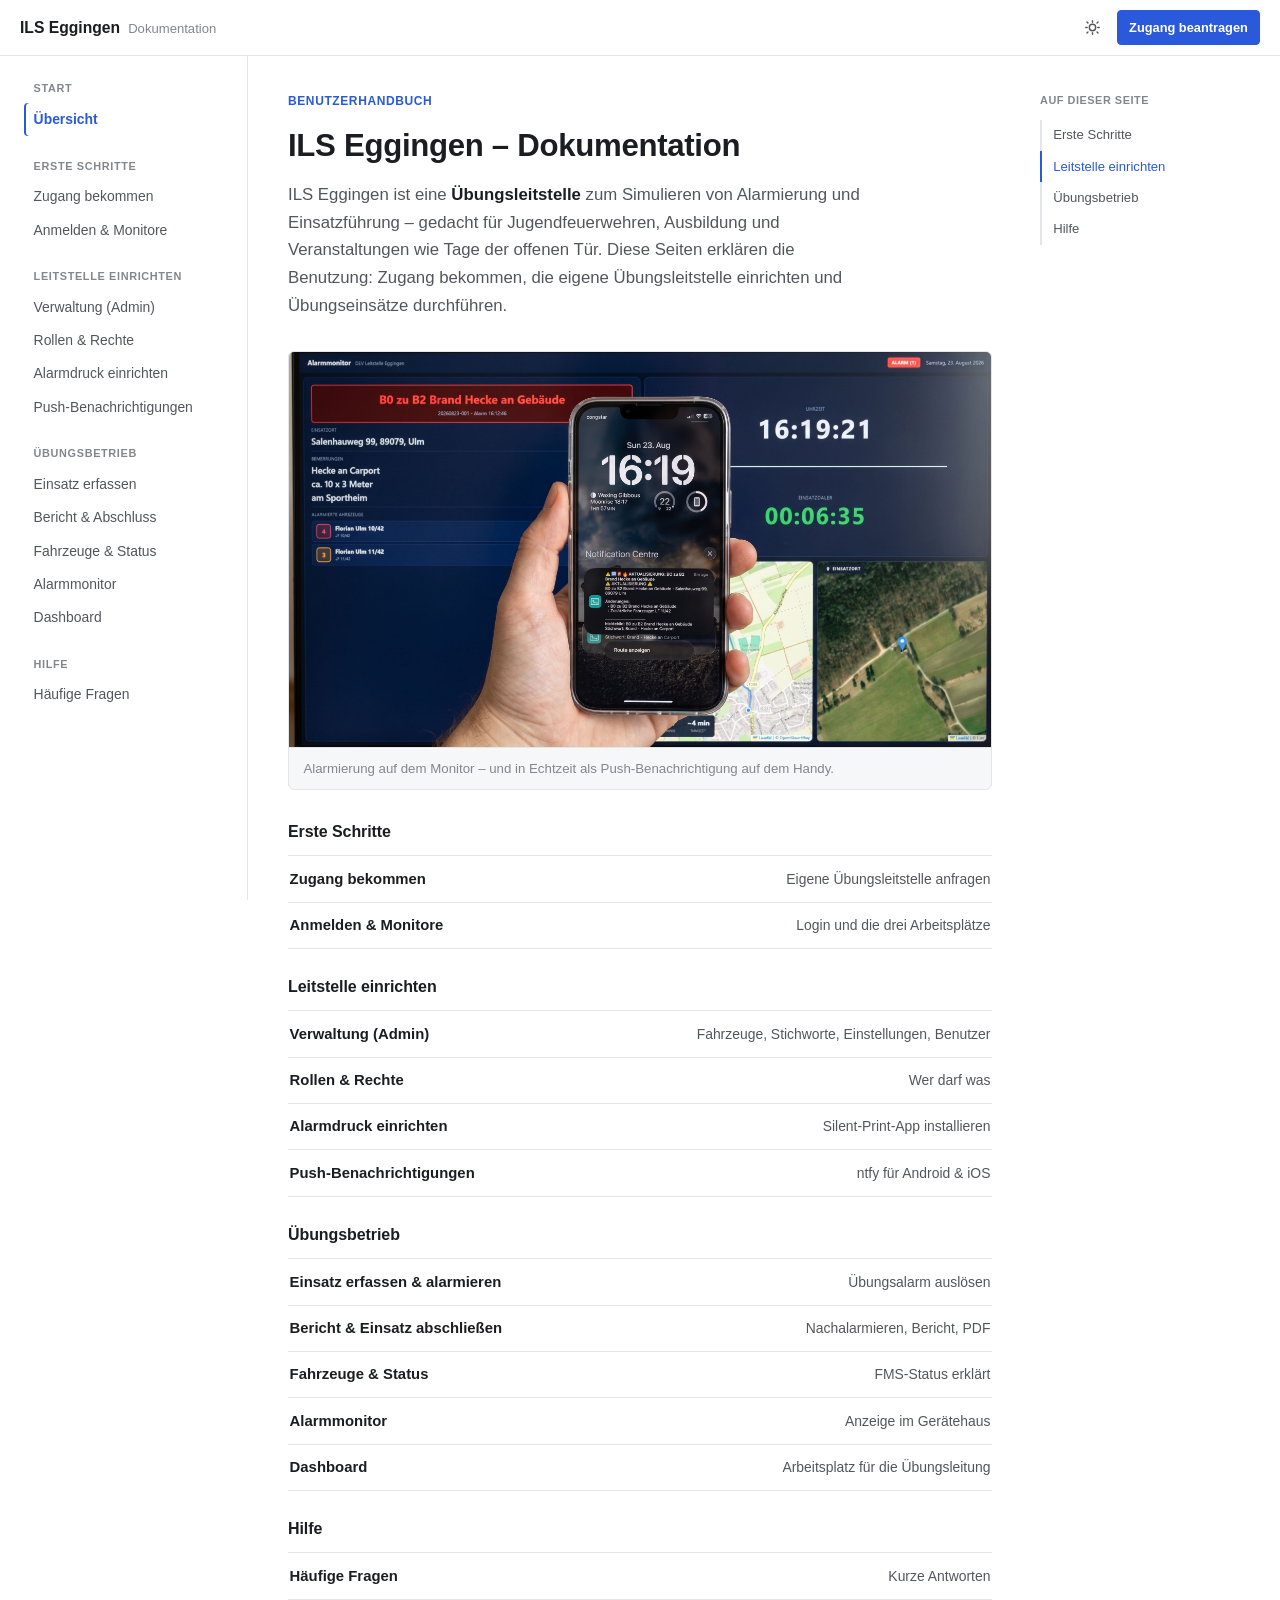
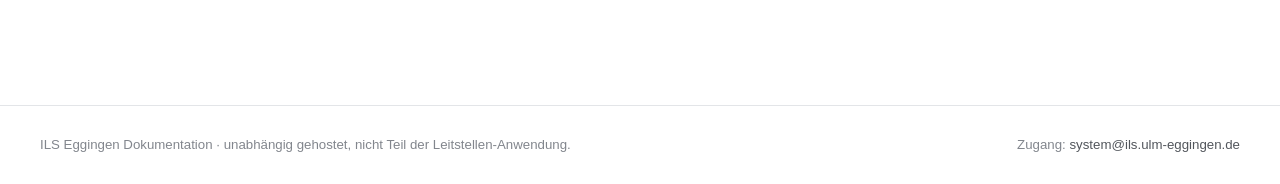
==== index.html @ 8807d50f "feat: echtes Hero-Bild und echte Silent-Print-Installations-Screenshots - Startseite zeigt jetzt ein" ====
<!doctype html>
<html lang="de">
<head>
<meta charset="utf-8" />
<meta name="viewport" content="width=device-width, initial-scale=1" />
<title>ILS Eggingen – Dokumentation</title>
<meta name="description" content="Anleitung für die Übungsleitstelle ILS Eggingen: Zugang beantragen, Leitstelle einrichten, Übungseinsätze erfassen und mehr." />
<link rel="canonical" href="https://docvoid.github.io/ils-eggingen-docs/index.html" />
<meta property="og:type" content="website" />
<meta property="og:site_name" content="ILS Eggingen Doku" />
<meta property="og:title" content="ILS Eggingen – Dokumentation" />
<meta property="og:description" content="Anleitung für die Übungsleitstelle ILS Eggingen: Zugang beantragen, Leitstelle einrichten, Übungseinsätze erfassen und mehr." />
<meta property="og:url" content="https://docvoid.github.io/ils-eggingen-docs/index.html" />
<meta property="og:image" content="https://docvoid.github.io/ils-eggingen-docs/assets/img/og-image.jpg" />
<meta property="og:image:width" content="1200" />
<meta property="og:image:height" content="630" />
<meta property="og:locale" content="de_DE" />
<meta name="twitter:card" content="summary_large_image" />
<meta name="twitter:title" content="ILS Eggingen – Dokumentation" />
<meta name="twitter:description" content="Anleitung für die Übungsleitstelle ILS Eggingen: Zugang beantragen, Leitstelle einrichten, Übungseinsätze erfassen und mehr." />
<meta name="twitter:image" content="https://docvoid.github.io/ils-eggingen-docs/assets/img/og-image.jpg" />
<link rel="icon" href="data:image/svg+xml,%3Csvg xmlns='http://www.w3.org/2000/svg' viewBox='0 0 32 32'%3E%3Crect width='32' height='32' rx='7' fill='%232f5fe0'/%3E%3Cpath d='M16 7v18M7 16h18' stroke='white' stroke-width='3.4' stroke-linecap='round'/%3E%3C/svg%3E" />
<link rel="stylesheet" href="assets/css/style.css" />
</head>
<body>
<a class="skip-link" href="#main">Zum Inhalt springen</a>

<header class="topbar">
  <button class="icon-btn menu-toggle" id="menu-toggle" aria-label="Menü öffnen">
    <svg viewBox="0 0 24 24" fill="none" stroke="currentColor" stroke-width="2" stroke-linecap="round"><path d="M3 6h18M3 12h18M3 18h18"/></svg>
  </button>
  <a class="topbar-brand" href="index.html">
    <span>ILS Eggingen</span>
    <span class="brand-sub">Dokumentation</span>
  </a>
  <div class="topbar-spacer"></div>
  <div class="topbar-actions">
    <button class="icon-btn" id="theme-toggle" aria-label="Design umschalten">
      <svg viewBox="0 0 24 24" fill="none" stroke="currentColor" stroke-width="2" stroke-linecap="round" stroke-linejoin="round"><circle cx="12" cy="12" r="4.5"/><path d="M12 2.5v2M12 19.5v2M4.2 4.2l1.4 1.4M18.4 18.4l1.4 1.4M2.5 12h2M19.5 12h2M4.2 19.8l1.4-1.4M18.4 5.6l1.4-1.4"/></svg>
    </button>
    <a class="btn btn-primary btn-sm" href="zugang.html">Zugang beantragen</a>
  </div>
</header>

<div class="shell">
  <div class="sidebar-scrim" id="sidebar-scrim"></div>
  <nav class="sidebar" aria-label="Dokumentation">
    <div class="nav-group">
      <div class="nav-group-title">Start</div>
      <a class="nav-link" href="index.html">Übersicht</a>
    </div>
    <div class="nav-group">
      <div class="nav-group-title">Erste Schritte</div>
      <a class="nav-link" href="zugang.html">Zugang bekommen</a>
      <a class="nav-link" href="erste-schritte.html">Anmelden &amp; Monitore</a>
    </div>
    <div class="nav-group">
      <div class="nav-group-title">Leitstelle einrichten</div>
      <a class="nav-link" href="verwaltung.html">Verwaltung (Admin)</a>
      <a class="nav-link" href="rollen.html">Rollen &amp; Rechte</a>
      <a class="nav-link" href="silent-print-einrichten.html">Alarmdruck einrichten</a>
      <a class="nav-link" href="ntfy-einrichten.html">Push-Benachrichtigungen</a>
    </div>
    <div class="nav-group">
      <div class="nav-group-title">Übungsbetrieb</div>
      <a class="nav-link" href="einsatz-erfassen.html">Einsatz erfassen</a>
      <a class="nav-link" href="einsatz-bearbeiten.html">Bericht &amp; Abschluss</a>
      <a class="nav-link" href="fahrzeuge.html">Fahrzeuge &amp; Status</a>
      <a class="nav-link" href="alarmmonitor.html">Alarmmonitor</a>
      <a class="nav-link" href="dashboard.html">Dashboard</a>
    </div>
    <div class="nav-group">
      <div class="nav-group-title">Hilfe</div>
      <a class="nav-link" href="faq.html">Häufige Fragen</a>
    </div>
  </nav>

  <main class="main" id="main">
    <div class="content wide">
      <span class="eyebrow">Benutzerhandbuch</span>
      <h1 class="page-title">ILS Eggingen – Dokumentation</h1>
      <p class="page-lede">ILS Eggingen ist eine <strong>Übungsleitstelle</strong> zum Simulieren von Alarmierung und Einsatzführung – gedacht für Jugendfeuerwehren, Ausbildung und Veranstaltungen wie Tage der offenen Tür. Diese Seiten erklären die Benutzung: Zugang bekommen, die eigene Übungsleitstelle einrichten und Übungseinsätze durchführen.</p>

      <figure class="shot">
        <img src="assets/img/hero-ntfy.jpg" alt="Alarmmonitor im Hintergrund, im Vordergrund ein Smartphone mit einer ntfy-Push-Benachrichtigung zum selben Einsatz" loading="lazy" />
        <figcaption>Alarmierung auf dem Monitor – und in Echtzeit als Push-Benachrichtigung auf dem Handy.</figcaption>
      </figure>

      <div class="toc-group">
        <h2 id="erste-schritte">Erste Schritte</h2>
        <ul class="toc-list">
          <li><a href="zugang.html"><span>Zugang bekommen</span><span class="toc-desc">Eigene Übungsleitstelle anfragen</span></a></li>
          <li><a href="erste-schritte.html"><span>Anmelden &amp; Monitore</span><span class="toc-desc">Login und die drei Arbeitsplätze</span></a></li>
        </ul>
      </div>

      <div class="toc-group">
        <h2 id="leitstelle-einrichten">Leitstelle einrichten</h2>
        <ul class="toc-list">
          <li><a href="verwaltung.html"><span>Verwaltung (Admin)</span><span class="toc-desc">Fahrzeuge, Stichworte, Einstellungen, Benutzer</span></a></li>
          <li><a href="rollen.html"><span>Rollen &amp; Rechte</span><span class="toc-desc">Wer darf was</span></a></li>
          <li><a href="silent-print-einrichten.html"><span>Alarmdruck einrichten</span><span class="toc-desc">Silent-Print-App installieren</span></a></li>
          <li><a href="ntfy-einrichten.html"><span>Push-Benachrichtigungen</span><span class="toc-desc">ntfy für Android &amp; iOS</span></a></li>
        </ul>
      </div>

      <div class="toc-group">
        <h2 id="uebungsbetrieb">Übungsbetrieb</h2>
        <ul class="toc-list">
          <li><a href="einsatz-erfassen.html"><span>Einsatz erfassen &amp; alarmieren</span><span class="toc-desc">Übungsalarm auslösen</span></a></li>
          <li><a href="einsatz-bearbeiten.html"><span>Bericht &amp; Einsatz abschließen</span><span class="toc-desc">Nachalarmieren, Bericht, PDF</span></a></li>
          <li><a href="fahrzeuge.html"><span>Fahrzeuge &amp; Status</span><span class="toc-desc">FMS-Status erklärt</span></a></li>
          <li><a href="alarmmonitor.html"><span>Alarmmonitor</span><span class="toc-desc">Anzeige im Gerätehaus</span></a></li>
          <li><a href="dashboard.html"><span>Dashboard</span><span class="toc-desc">Arbeitsplatz für die Übungsleitung</span></a></li>
        </ul>
      </div>

      <div class="toc-group">
        <h2 id="hilfe">Hilfe</h2>
        <ul class="toc-list">
          <li><a href="faq.html"><span>Häufige Fragen</span><span class="toc-desc">Kurze Antworten</span></a></li>
        </ul>
      </div>
    </div>
    <aside class="page-toc" id="page-toc"></aside>
  </main>
</div>

<footer class="site-footer">
  <div class="footer-inner">
    <span>ILS Eggingen Dokumentation · unabhängig gehostet, nicht Teil der Leitstellen-Anwendung.</span>
    <span>Zugang: <a href="mailto:system@ils.ulm-eggingen.de">system@ils.ulm-eggingen.de</a></span>
  </div>
</footer>

<script src="assets/js/site.js"></script>
</body>
</html>
---- assets/css/style.css ----
/* ILS Eggingen Doku — Design System */

:root {
  --bg: #ffffff;
  --bg-elevated: #ffffff;
  --bg-sunken: #f6f7f9;
  --surface: #ffffff;
  --surface-hover: #f6f7f9;
  --border: #e3e5e8;
  --border-strong: #cfd3d9;
  --text: #1a1d21;
  --text-secondary: #52565c;
  --text-muted: #82868d;
  --primary: #2a5adb;
  --primary-hover: #1f45ad;
  --primary-soft: #eef2fc;
  --alarm: #c22a3a;
  --alarm-soft: #fbebec;
  --success: #1a7a4c;
  --success-soft: #e7f5ee;
  --warning: #92610a;
  --warning-soft: #faf1de;
  --code-bg: #f2f3f5;
  --radius: 6px;
  --radius-sm: 4px;
  --header-h: 56px;
  --sidebar-w: 248px;
  --font-sans: -apple-system, BlinkMacSystemFont, "Segoe UI", Roboto, "Helvetica Neue", Arial, sans-serif;
  --font-mono: ui-monospace, SFMono-Regular, "SF Mono", Menlo, Consolas, monospace;
}

:root[data-theme="dark"] {
  --bg: #14161a;
  --bg-elevated: #14161a;
  --bg-sunken: #1b1e23;
  --surface: #1b1e23;
  --surface-hover: #21242a;
  --border: #2c2f36;
  --border-strong: #3d414a;
  --text: #eceef0;
  --text-secondary: #b2b6bd;
  --text-muted: #7e838c;
  --primary: #7096f5;
  --primary-hover: #8fabf7;
  --primary-soft: #1c2536;
  --alarm: #e5828c;
  --alarm-soft: #2c1a1d;
  --success: #6bc79a;
  --success-soft: #16251e;
  --warning: #e0ac52;
  --warning-soft: #2a2214;
  --code-bg: #1f2228;
}

@media (prefers-color-scheme: dark) {
  :root:not([data-theme="light"]) {
    --bg: #14161a;
    --bg-elevated: #14161a;
    --bg-sunken: #1b1e23;
    --surface: #1b1e23;
    --surface-hover: #21242a;
    --border: #2c2f36;
    --border-strong: #3d414a;
    --text: #eceef0;
    --text-secondary: #b2b6bd;
    --text-muted: #7e838c;
    --primary: #7096f5;
    --primary-hover: #8fabf7;
    --primary-soft: #1c2536;
    --alarm: #e5828c;
    --alarm-soft: #2c1a1d;
    --success: #6bc79a;
    --success-soft: #16251e;
    --warning: #e0ac52;
    --warning-soft: #2a2214;
    --code-bg: #1f2228;
  }
}

* { box-sizing: border-box; }
html { scroll-behavior: smooth; scroll-padding-top: 72px; }

body {
  margin: 0;
  background: var(--bg);
  color: var(--text);
  font-family: var(--font-sans);
  font-size: 16px;
  line-height: 1.65;
  -webkit-font-smoothing: antialiased;
}

img { max-width: 100%; display: block; }
a { color: var(--primary); text-decoration: none; }
a:hover { text-decoration: underline; }
code { font-family: var(--font-mono); background: var(--code-bg); padding: 0.15em 0.4em; border-radius: 4px; font-size: 0.88em; color: var(--text); }

/* ---------- Skip link ---------- */
.skip-link {
  position: absolute;
  left: -9999px;
  top: 0;
  background: var(--primary);
  color: #fff;
  padding: 0.75rem 1.25rem;
  z-index: 200;
}
.skip-link:focus { left: 0; }

/* ---------- Top bar ---------- */
.topbar {
  position: sticky;
  top: 0;
  z-index: 100;
  height: var(--header-h);
  display: flex;
  align-items: center;
  gap: 0.75rem;
  padding: 0 1.25rem;
  background: var(--bg-elevated);
  border-bottom: 1px solid var(--border);
}

.topbar-brand {
  display: flex;
  align-items: baseline;
  gap: 0.5rem;
  font-weight: 700;
  font-size: 0.98rem;
  color: var(--text);
}
.topbar-brand:hover { text-decoration: none; }
.topbar-brand .logo-badge { display: none; }
.topbar-brand .brand-sub {
  font-size: 0.82rem;
  font-weight: 400;
  color: var(--text-muted);
}

.topbar-spacer { flex: 1; }

.topbar-actions { display: flex; align-items: center; gap: 0.5rem; }

.icon-btn {
  width: 32px;
  height: 32px;
  border-radius: var(--radius-sm);
  border: 1px solid transparent;
  background: transparent;
  color: var(--text-secondary);
  display: flex;
  align-items: center;
  justify-content: center;
  cursor: pointer;
}
.icon-btn:hover { background: var(--surface-hover); color: var(--text); }
.icon-btn svg { width: 17px; height: 17px; }

.menu-toggle { display: none; }

.btn {
  display: inline-flex;
  align-items: center;
  gap: 0.4rem;
  padding: 0.45rem 0.85rem;
  border-radius: var(--radius-sm);
  font-weight: 600;
  font-size: 0.85rem;
  border: 1px solid var(--border);
  cursor: pointer;
  white-space: nowrap;
}
.btn:hover { text-decoration: none; }
.btn-primary { background: var(--primary); color: #fff; border-color: var(--primary); }
.btn-primary:hover { background: var(--primary-hover); border-color: var(--primary-hover); }
.btn-ghost { background: var(--surface); color: var(--text); border-color: var(--border); }
.btn-ghost:hover { background: var(--surface-hover); }
.btn-sm { padding: 0.35rem 0.7rem; font-size: 0.8rem; }

/* ---------- Layout shell ---------- */
.shell {
  display: grid;
  grid-template-columns: var(--sidebar-w) minmax(0, 1fr);
  width: 100%;
}

.sidebar {
  position: sticky;
  top: var(--header-h);
  height: calc(100vh - var(--header-h));
  overflow-y: auto;
  padding: 1.5rem 1rem 2rem 1.5rem;
  border-right: 1px solid var(--border);
}

.nav-group { margin-bottom: 1.35rem; }
.nav-group-title {
  font-size: 0.68rem;
  font-weight: 700;
  text-transform: uppercase;
  letter-spacing: 0.06em;
  color: var(--text-muted);
  padding: 0 0.6rem;
  margin-bottom: 0.3rem;
}
.nav-link {
  display: flex;
  align-items: center;
  gap: 0.5rem;
  padding: 0.32rem 0.6rem;
  border-radius: var(--radius-sm);
  color: var(--text-secondary);
  font-size: 0.87rem;
}
.nav-link:hover { color: var(--text); text-decoration: none; }
.nav-link.active { color: var(--primary); font-weight: 600; box-shadow: inset 2px 0 0 var(--primary); }
.nav-link svg { display: none; }

.main {
  min-width: 0;
  padding: 2.25rem 2.5rem 5rem;
  display: grid;
  grid-template-columns: minmax(0, 1fr);
  gap: 3rem;
  align-items: start;
}
@media (min-width: 1180px) {
  .main.has-toc { grid-template-columns: minmax(0, 1fr) 200px; }
}

.content { max-width: 860px; }
.content.wide { max-width: 1040px; }

.page-toc {
  position: sticky;
  top: calc(var(--header-h) + 24px);
  font-size: 0.82rem;
  display: none;
}
@media (min-width: 1180px) {
  .page-toc.is-visible { display: block; }
}
.page-toc .toc-title {
  font-weight: 700;
  text-transform: uppercase;
  letter-spacing: 0.05em;
  font-size: 0.68rem;
  color: var(--text-muted);
  margin-bottom: 0.6rem;
}
.page-toc a {
  display: block;
  padding: 0.3rem 0 0.3rem 0.7rem;
  color: var(--text-secondary);
  border-left: 2px solid var(--border);
}
.page-toc a:hover { color: var(--text); text-decoration: none; }
.page-toc a.active { color: var(--primary); border-left-color: var(--primary); }

/* ---------- Page header ---------- */
.eyebrow {
  display: block;
  font-size: 0.75rem;
  font-weight: 700;
  text-transform: uppercase;
  letter-spacing: 0.05em;
  color: var(--primary);
  margin-bottom: 0.5rem;
}
.eyebrow.alarm { color: var(--alarm); }

.page-title {
  font-size: clamp(1.55rem, 2.6vw, 1.95rem);
  font-weight: 700;
  letter-spacing: -0.01em;
  margin: 0 0 0.6rem;
}
.page-lede {
  font-size: 1.05rem;
  color: var(--text-secondary);
  margin: 0 0 2rem;
  max-width: 62ch;
}

h2 {
  font-size: 1.25rem;
  font-weight: 700;
  letter-spacing: -0.005em;
  margin: 2.5rem 0 0.9rem;
  scroll-margin-top: 80px;
}
h2:first-of-type { margin-top: 0; }
h3 {
  font-size: 1.03rem;
  font-weight: 650;
  margin: 1.6rem 0 0.65rem;
  scroll-margin-top: 80px;
}
p { color: var(--text-secondary); margin: 0 0 1rem; }
ul, ol { color: var(--text-secondary); padding-left: 1.25rem; margin: 0 0 1.1rem; }
li { margin-bottom: 0.35rem; }
li::marker { color: var(--text-muted); }
strong { color: var(--text); }

.lead-list { list-style: none; padding: 0; }
.lead-list li {
  padding-left: 1.1rem;
  position: relative;
}
.lead-list li::before {
  content: "–";
  position: absolute;
  left: 0;
  color: var(--text-muted);
}

/* ---------- Callouts ---------- */
.callout {
  display: flex;
  gap: 0.7rem;
  padding: 0.85rem 1rem;
  border-radius: var(--radius-sm);
  border: 1px solid var(--border);
  border-left: 3px solid var(--border-strong);
  background: var(--bg-sunken);
  margin: 1.4rem 0;
}
.callout svg { display: none; }
.callout .callout-title { font-weight: 650; color: var(--text); margin-bottom: 0.15rem; display:block; }
.callout p:last-child { margin-bottom: 0; }
.callout-info { border-left-color: var(--primary); }
.callout-warning { border-left-color: var(--warning); }
.callout-alarm { border-left-color: var(--alarm); }
.callout-success { border-left-color: var(--success); }

/* ---------- Cards / grids ---------- */
.card-grid {
  display: grid;
  grid-template-columns: repeat(auto-fit, minmax(220px, 1fr));
  gap: 0.9rem;
  margin: 1.4rem 0 1.8rem;
}
.card {
  border: 1px solid var(--border);
  border-radius: var(--radius);
  padding: 1.1rem 1.2rem;
}
.card h3 { margin-top: 0; margin-bottom: 0.35rem; font-size: 0.96rem; }
.card p { font-size: 0.9rem; margin-bottom: 0; }
.card .card-icon { display: none; }

.step-list { counter-reset: step; list-style: none; padding: 0; margin: 1.4rem 0 1.8rem; }
.step-list > li {
  counter-increment: step;
  position: relative;
  padding: 0 0 1.5rem 2.5rem;
  border-left: 1px solid var(--border);
  margin-left: 12px;
}
.step-list > li:last-child { border-color: transparent; padding-bottom: 0; }
.step-list > li::before {
  content: counter(step);
  position: absolute;
  left: -13px;
  top: 0;
  width: 25px;
  height: 25px;
  border-radius: 50%;
  background: var(--surface);
  border: 1px solid var(--border-strong);
  color: var(--text);
  font-weight: 700;
  font-size: 0.78rem;
  display: flex;
  align-items: center;
  justify-content: center;
}
.step-list h3 { margin-top: 0; margin-bottom: 0.3rem; }
.step-list p:last-child { margin-bottom: 0; }

/* ---------- Figures / screenshots ---------- */
figure.shot {
  margin: 1.4rem 0 1.8rem;
  border-radius: var(--radius);
  overflow: hidden;
  border: 1px solid var(--border);
  background: var(--bg-sunken);
}
figure.shot img { width: 100%; }
figure.shot.small { display: inline-block; background: var(--surface); }
figure.shot.small img { width: auto; max-width: 100%; image-rendering: -webkit-optimize-contrast; }
figure.shot figcaption {
  padding: 0.6rem 0.9rem;
  font-size: 0.83rem;
  color: var(--text-muted);
  border-top: 1px solid var(--border);
}
.shot-row {
  display: grid;
  grid-template-columns: 1fr 1fr;
  gap: 0.9rem;
}
@media (max-width: 720px) {
  .shot-row { grid-template-columns: 1fr; }
}

/* ---------- FAQ accordion ---------- */
.faq-list { border-top: 1px solid var(--border); }
.faq-item { border-bottom: 1px solid var(--border); }
.faq-item summary {
  display: flex;
  align-items: center;
  justify-content: space-between;
  gap: 1rem;
  padding: 1rem 0;
  cursor: pointer;
  list-style: none;
}
.faq-item summary::-webkit-details-marker { display: none; }
.faq-item summary h2 {
  margin: 0;
  font-size: 1rem;
  font-weight: 650;
  scroll-margin-top: 80px;
}
.faq-item summary::after {
  content: "+";
  flex-shrink: 0;
  width: 1.4rem;
  height: 1.4rem;
  display: flex;
  align-items: center;
  justify-content: center;
  font-size: 1.1rem;
  color: var(--text-muted);
}
.faq-item[open] summary::after { content: "\2212"; }
.faq-item summary:hover h2 { color: var(--primary); }
.faq-answer { padding: 0 0 1.1rem; }
.faq-answer p { margin: 0; }

/* ---------- Table ---------- */
.table-wrap { overflow-x: auto; margin: 1.4rem 0 1.8rem; border: 1px solid var(--border); border-radius: var(--radius-sm); }
table { border-collapse: collapse; width: 100%; font-size: 0.87rem; }
th, td { text-align: left; padding: 0.55rem 0.8rem; border-bottom: 1px solid var(--border); white-space: nowrap; }
th { background: var(--bg-sunken); color: var(--text-muted); font-size: 0.7rem; text-transform: uppercase; letter-spacing: 0.04em; font-weight: 700; }
tr:last-child td { border-bottom: none; }
td { color: var(--text-secondary); }

/* ---------- Badges ---------- */
.badge {
  display: inline-flex;
  align-items: center;
  gap: 0.3rem;
  font-size: 0.72rem;
  font-weight: 700;
  padding: 0.1rem 0.45rem;
  border-radius: var(--radius-sm);
  white-space: nowrap;
}
.badge-primary { background: var(--primary-soft); color: var(--primary); }
.badge-alarm { background: var(--alarm-soft); color: var(--alarm); }
.badge-success { background: var(--success-soft); color: var(--success); }
.badge-warning { background: var(--warning-soft); color: var(--warning); }
.badge-muted { background: var(--bg-sunken); color: var(--text-muted); }

/* ---------- Index page intro ---------- */
.index-intro { margin-bottom: 2.25rem; }
.toc-group { margin-bottom: 1.6rem; }
.toc-group h2 { margin: 0 0 0.6rem; font-size: 1rem; }
.toc-list { list-style: none; padding: 0; margin: 0; border-top: 1px solid var(--border); }
.toc-list li { border-bottom: 1px solid var(--border); margin: 0; }
.toc-list a { display: flex; align-items: baseline; justify-content: space-between; gap: 1rem; padding: 0.65rem 0.1rem; color: var(--text); font-weight: 600; font-size: 0.93rem; }
.toc-list a:hover { color: var(--primary); text-decoration: none; }
.toc-list .toc-desc { color: var(--text-secondary); font-weight: 400; font-size: 0.87rem; text-align: right; }

/* ---------- Footer ---------- */
.site-footer {
  border-top: 1px solid var(--border);
  padding: 1.75rem 2.5rem;
  font-size: 0.83rem;
  color: var(--text-muted);
}
.site-footer .footer-inner {
  display: flex;
  justify-content: space-between;
  gap: 1rem;
  flex-wrap: wrap;
}
.site-footer a { color: var(--text-secondary); }

/* ---------- Prev/Next ---------- */
.pagenav {
  display: grid;
  grid-template-columns: 1fr 1fr;
  gap: 1rem;
  margin-top: 3rem;
  padding-top: 1.5rem;
  border-top: 1px solid var(--border);
}
.pagenav a {
  display: block;
  padding: 0.8rem 1rem;
  border: 1px solid var(--border);
  border-radius: var(--radius-sm);
}
.pagenav a:hover { border-color: var(--border-strong); text-decoration: none; background: var(--surface-hover); }
.pagenav .pn-label { display: block; font-size: 0.7rem; color: var(--text-muted); text-transform: uppercase; letter-spacing: 0.04em; font-weight: 700; }
.pagenav .pn-title { display: block; font-weight: 600; color: var(--text); margin-top: 0.25rem; }
.pagenav .next { text-align: right; grid-column: 2; }

/* ---------- Mobile ---------- */
.sidebar-scrim { display: none; }

@media (max-width: 980px) {
  .shell { grid-template-columns: 1fr; }
  .menu-toggle { display: flex; }
  .sidebar {
    position: fixed;
    left: 0;
    top: var(--header-h);
    width: min(82vw, 300px);
    height: calc(100vh - var(--header-h));
    background: var(--bg-elevated);
    transform: translateX(-100%);
    transition: transform 0.2s ease;
    z-index: 90;
    border-right: 1px solid var(--border);
  }
  body.nav-open .sidebar { transform: translateX(0); }
  body.nav-open .sidebar-scrim {
    display: block;
    position: fixed;
    inset: var(--header-h) 0 0 0;
    background: rgba(10, 12, 16, 0.4);
    z-index: 80;
  }
  .main { padding: 1.5rem 1.25rem 3.5rem; }
  .pagenav { grid-template-columns: 1fr; }
  .pagenav .next { grid-column: 1; text-align: left; }
  .topbar { padding: 0 0.75rem; gap: 0.5rem; }
  .topbar-brand .brand-sub { display: none; }
  .topbar-actions .btn { display: none; }
  .site-footer { padding: 1.5rem 1.25rem; }
}

@media (max-width: 380px) {
  .topbar-brand { font-size: 0.9rem; }
}

@media (max-width: 520px) {
  .card-grid { grid-template-columns: 1fr; }
  .toc-list a { flex-direction: column; align-items: flex-start; gap: 0.15rem; }
  .toc-list .toc-desc { text-align: left; }
}

@media print {
  .topbar, .sidebar, .pagenav, .site-footer, .menu-toggle { display: none !important; }
  .shell { display: block; }
  .main { padding: 0; }
  body { background: #fff; color: #000; }
}
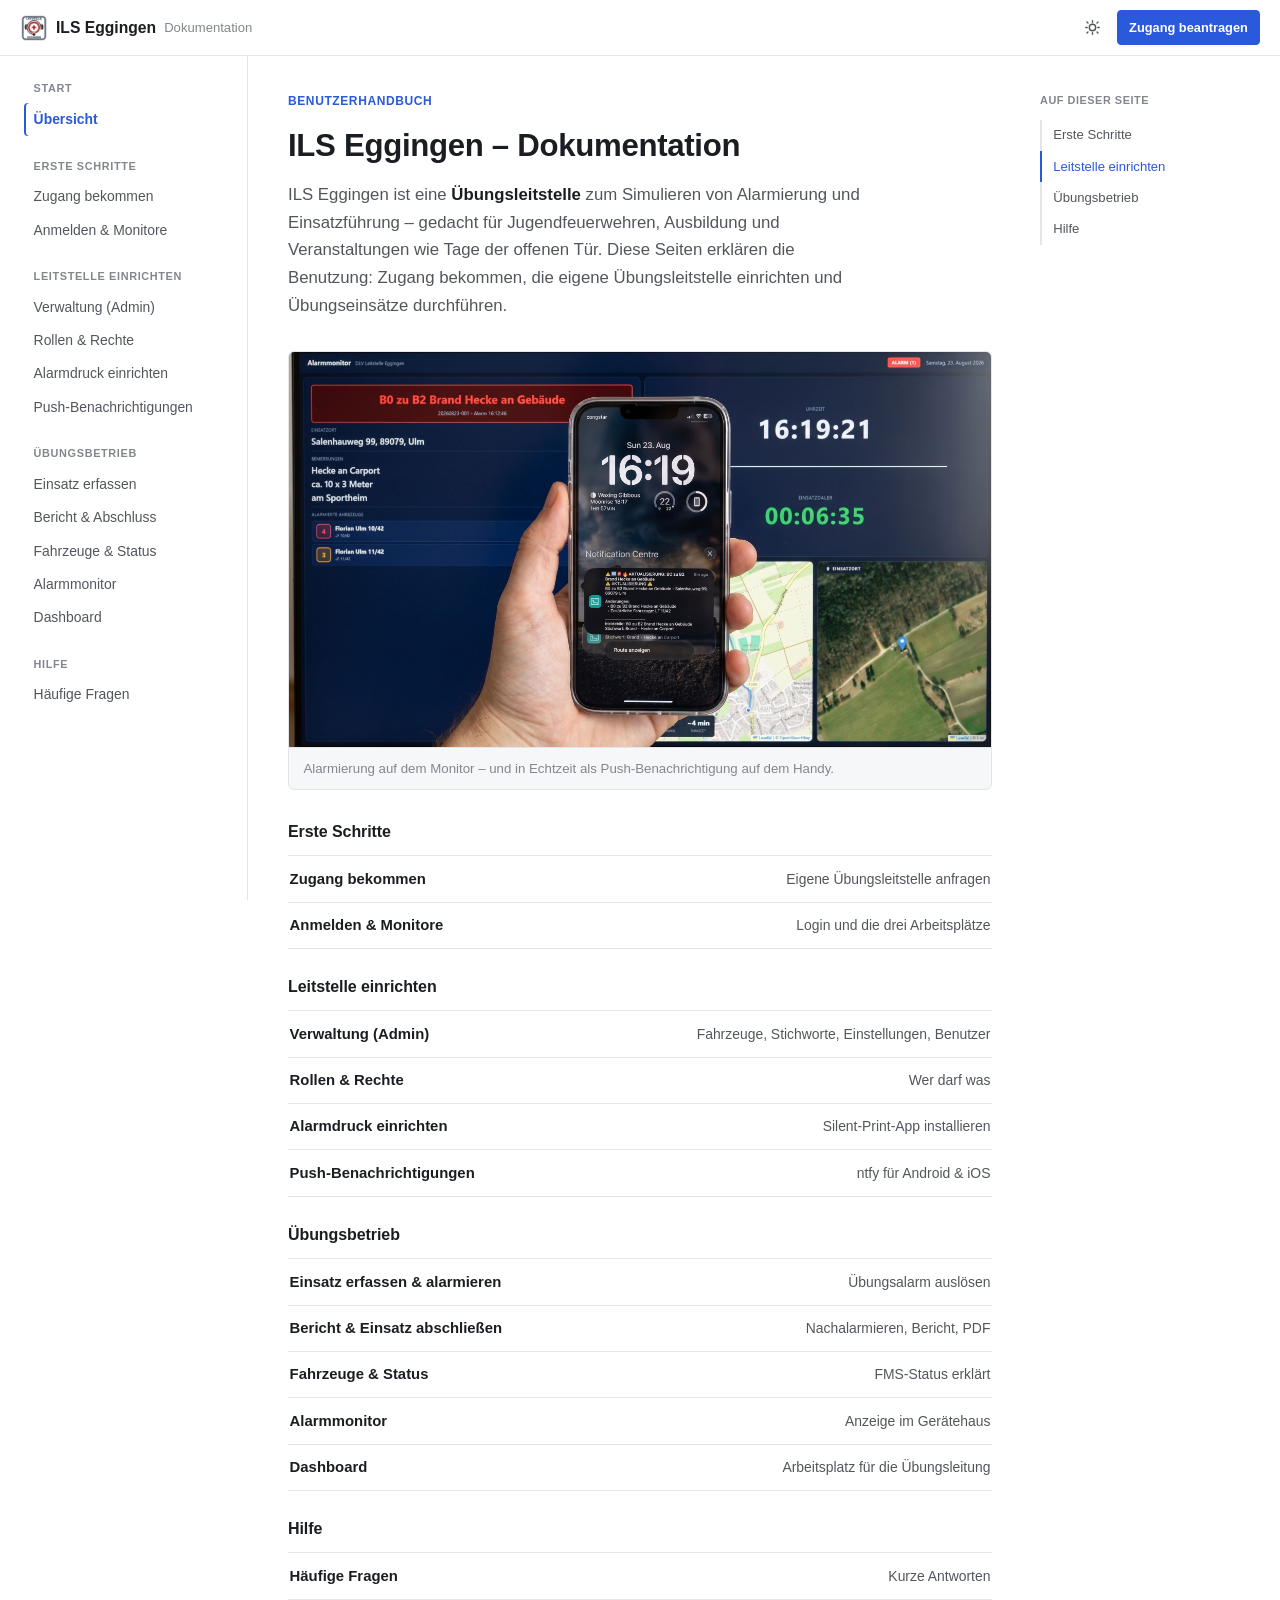
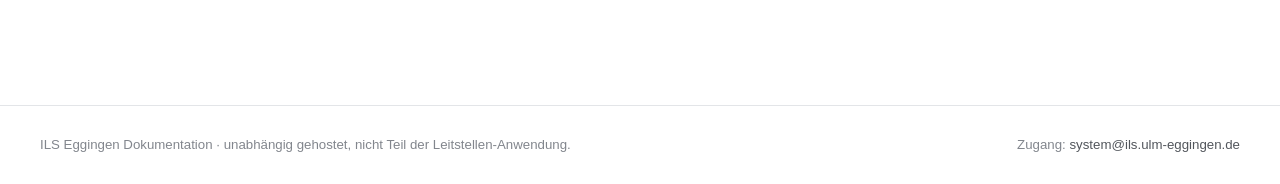
==== commit b3270045: "feat: Favicon & Logo aus assets/img ergänzen Icon als Favicon (inkl. Apple-Touch-Icon) statt Platzha" ====
--- a/index.html
+++ b/index.html
@@ -5,21 +5,22 @@
 <meta name="viewport" content="width=device-width, initial-scale=1" />
 <title>ILS Eggingen – Dokumentation</title>
 <meta name="description" content="Anleitung für die Übungsleitstelle ILS Eggingen: Zugang beantragen, Leitstelle einrichten, Übungseinsätze erfassen und mehr." />
-<link rel="canonical" href="https://docvoid.github.io/ils-eggingen-docs/index.html" />
+<link rel="canonical" href="https://ils.ulm-eggingen.de/doku/index.html" />
 <meta property="og:type" content="website" />
 <meta property="og:site_name" content="ILS Eggingen Doku" />
 <meta property="og:title" content="ILS Eggingen – Dokumentation" />
 <meta property="og:description" content="Anleitung für die Übungsleitstelle ILS Eggingen: Zugang beantragen, Leitstelle einrichten, Übungseinsätze erfassen und mehr." />
-<meta property="og:url" content="https://docvoid.github.io/ils-eggingen-docs/index.html" />
-<meta property="og:image" content="https://docvoid.github.io/ils-eggingen-docs/assets/img/og-image.jpg" />
+<meta property="og:url" content="https://ils.ulm-eggingen.de/doku/index.html" />
+<meta property="og:image" content="https://ils.ulm-eggingen.de/doku/assets/img/og-image.jpg" />
 <meta property="og:image:width" content="1200" />
 <meta property="og:image:height" content="630" />
 <meta property="og:locale" content="de_DE" />
 <meta name="twitter:card" content="summary_large_image" />
 <meta name="twitter:title" content="ILS Eggingen – Dokumentation" />
 <meta name="twitter:description" content="Anleitung für die Übungsleitstelle ILS Eggingen: Zugang beantragen, Leitstelle einrichten, Übungseinsätze erfassen und mehr." />
-<meta name="twitter:image" content="https://docvoid.github.io/ils-eggingen-docs/assets/img/og-image.jpg" />
-<link rel="icon" href="data:image/svg+xml,%3Csvg xmlns='http://www.w3.org/2000/svg' viewBox='0 0 32 32'%3E%3Crect width='32' height='32' rx='7' fill='%232f5fe0'/%3E%3Cpath d='M16 7v18M7 16h18' stroke='white' stroke-width='3.4' stroke-linecap='round'/%3E%3C/svg%3E" />
+<meta name="twitter:image" content="https://ils.ulm-eggingen.de/doku/assets/img/og-image.jpg" />
+<link rel="icon" type="image/png" href="assets/img/icon-192.png" />
+<link rel="apple-touch-icon" href="assets/img/icon-192.png" />
 <link rel="stylesheet" href="assets/css/style.css" />
 </head>
 <body>
@@ -30,6 +31,7 @@
     <svg viewBox="0 0 24 24" fill="none" stroke="currentColor" stroke-width="2" stroke-linecap="round"><path d="M3 6h18M3 12h18M3 18h18"/></svg>
   </button>
   <a class="topbar-brand" href="index.html">
+    <img class="logo-badge" src="assets/img/ils-eggingen-icon-512.png" alt="" width="28" height="28" />
     <span>ILS Eggingen</span>
     <span class="brand-sub">Dokumentation</span>
   </a>
--- a/assets/css/style.css
+++ b/assets/css/style.css
@@ -123,14 +123,20 @@
 
 .topbar-brand {
   display: flex;
-  align-items: baseline;
+  align-items: center;
   gap: 0.5rem;
   font-weight: 700;
   font-size: 0.98rem;
   color: var(--text);
 }
 .topbar-brand:hover { text-decoration: none; }
-.topbar-brand .logo-badge { display: none; }
+.topbar-brand .logo-badge {
+  display: block;
+  width: 28px;
+  height: 28px;
+  border-radius: 7px;
+  flex-shrink: 0;
+}
 .topbar-brand .brand-sub {
   font-size: 0.82rem;
   font-weight: 400;
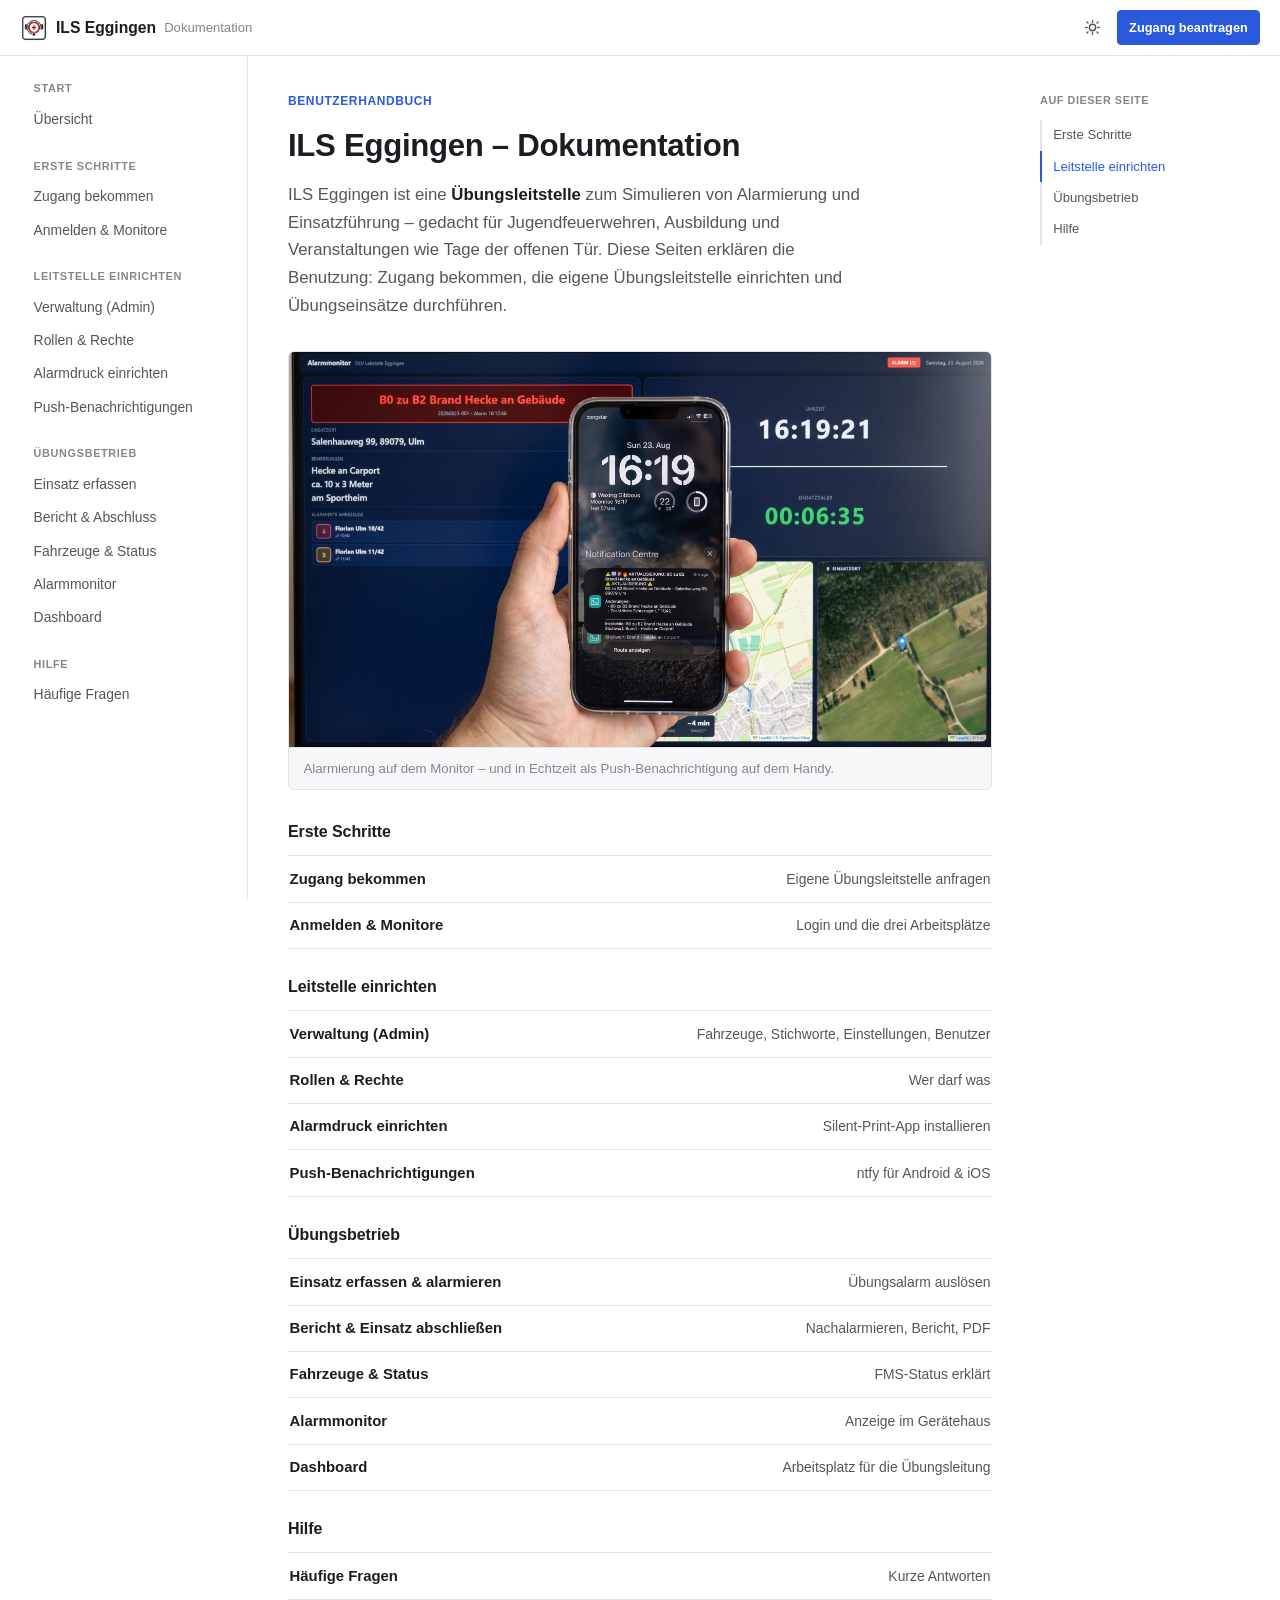
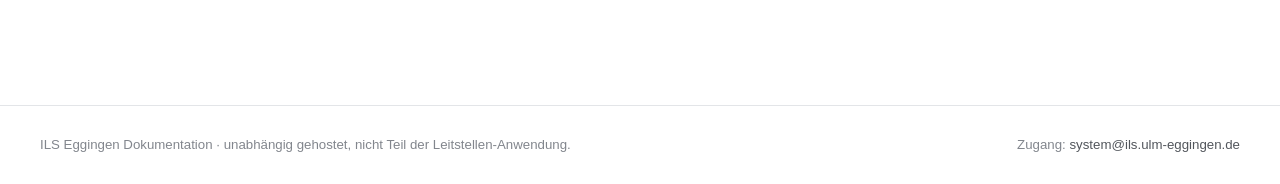
==== commit 502b9e44: "feat: Saubere URLs ohne .html, einheitliches Icon statt separatem Logo Interne Links auf sprechende " ====
--- a/index.html
+++ b/index.html
@@ -5,12 +5,12 @@
 <meta name="viewport" content="width=device-width, initial-scale=1" />
 <title>ILS Eggingen – Dokumentation</title>
 <meta name="description" content="Anleitung für die Übungsleitstelle ILS Eggingen: Zugang beantragen, Leitstelle einrichten, Übungseinsätze erfassen und mehr." />
-<link rel="canonical" href="https://ils.ulm-eggingen.de/doku/index.html" />
+<link rel="canonical" href="https://ils.ulm-eggingen.de/doku/" />
 <meta property="og:type" content="website" />
 <meta property="og:site_name" content="ILS Eggingen Doku" />
 <meta property="og:title" content="ILS Eggingen – Dokumentation" />
 <meta property="og:description" content="Anleitung für die Übungsleitstelle ILS Eggingen: Zugang beantragen, Leitstelle einrichten, Übungseinsätze erfassen und mehr." />
-<meta property="og:url" content="https://ils.ulm-eggingen.de/doku/index.html" />
+<meta property="og:url" content="https://ils.ulm-eggingen.de/doku/" />
 <meta property="og:image" content="https://ils.ulm-eggingen.de/doku/assets/img/og-image.jpg" />
 <meta property="og:image:width" content="1200" />
 <meta property="og:image:height" content="630" />
@@ -30,8 +30,8 @@
   <button class="icon-btn menu-toggle" id="menu-toggle" aria-label="Menü öffnen">
     <svg viewBox="0 0 24 24" fill="none" stroke="currentColor" stroke-width="2" stroke-linecap="round"><path d="M3 6h18M3 12h18M3 18h18"/></svg>
   </button>
-  <a class="topbar-brand" href="index.html">
-    <img class="logo-badge" src="assets/img/ils-eggingen-icon-512.png" alt="" width="28" height="28" />
+  <a class="topbar-brand" href=".">
+    <img class="logo-badge" src="assets/img/icon-192.png" alt="" width="28" height="28" />
     <span>ILS Eggingen</span>
     <span class="brand-sub">Dokumentation</span>
   </a>
@@ -40,7 +40,7 @@
     <button class="icon-btn" id="theme-toggle" aria-label="Design umschalten">
       <svg viewBox="0 0 24 24" fill="none" stroke="currentColor" stroke-width="2" stroke-linecap="round" stroke-linejoin="round"><circle cx="12" cy="12" r="4.5"/><path d="M12 2.5v2M12 19.5v2M4.2 4.2l1.4 1.4M18.4 18.4l1.4 1.4M2.5 12h2M19.5 12h2M4.2 19.8l1.4-1.4M18.4 5.6l1.4-1.4"/></svg>
     </button>
-    <a class="btn btn-primary btn-sm" href="zugang.html">Zugang beantragen</a>
+    <a class="btn btn-primary btn-sm" href="zugang">Zugang beantragen</a>
   </div>
 </header>
 
@@ -49,31 +49,31 @@
   <nav class="sidebar" aria-label="Dokumentation">
     <div class="nav-group">
       <div class="nav-group-title">Start</div>
-      <a class="nav-link" href="index.html">Übersicht</a>
+      <a class="nav-link" href=".">Übersicht</a>
     </div>
     <div class="nav-group">
       <div class="nav-group-title">Erste Schritte</div>
-      <a class="nav-link" href="zugang.html">Zugang bekommen</a>
-      <a class="nav-link" href="erste-schritte.html">Anmelden &amp; Monitore</a>
+      <a class="nav-link" href="zugang">Zugang bekommen</a>
+      <a class="nav-link" href="erste-schritte">Anmelden &amp; Monitore</a>
     </div>
     <div class="nav-group">
       <div class="nav-group-title">Leitstelle einrichten</div>
-      <a class="nav-link" href="verwaltung.html">Verwaltung (Admin)</a>
-      <a class="nav-link" href="rollen.html">Rollen &amp; Rechte</a>
-      <a class="nav-link" href="silent-print-einrichten.html">Alarmdruck einrichten</a>
-      <a class="nav-link" href="ntfy-einrichten.html">Push-Benachrichtigungen</a>
+      <a class="nav-link" href="verwaltung">Verwaltung (Admin)</a>
+      <a class="nav-link" href="rollen">Rollen &amp; Rechte</a>
+      <a class="nav-link" href="silent-print-einrichten">Alarmdruck einrichten</a>
+      <a class="nav-link" href="ntfy-einrichten">Push-Benachrichtigungen</a>
     </div>
     <div class="nav-group">
       <div class="nav-group-title">Übungsbetrieb</div>
-      <a class="nav-link" href="einsatz-erfassen.html">Einsatz erfassen</a>
-      <a class="nav-link" href="einsatz-bearbeiten.html">Bericht &amp; Abschluss</a>
-      <a class="nav-link" href="fahrzeuge.html">Fahrzeuge &amp; Status</a>
-      <a class="nav-link" href="alarmmonitor.html">Alarmmonitor</a>
-      <a class="nav-link" href="dashboard.html">Dashboard</a>
+      <a class="nav-link" href="einsatz-erfassen">Einsatz erfassen</a>
+      <a class="nav-link" href="einsatz-bearbeiten">Bericht &amp; Abschluss</a>
+      <a class="nav-link" href="fahrzeuge">Fahrzeuge &amp; Status</a>
+      <a class="nav-link" href="alarmmonitor">Alarmmonitor</a>
+      <a class="nav-link" href="dashboard">Dashboard</a>
     </div>
     <div class="nav-group">
       <div class="nav-group-title">Hilfe</div>
-      <a class="nav-link" href="faq.html">Häufige Fragen</a>
+      <a class="nav-link" href="faq">Häufige Fragen</a>
     </div>
   </nav>
 
@@ -91,36 +91,36 @@
       <div class="toc-group">
         <h2 id="erste-schritte">Erste Schritte</h2>
         <ul class="toc-list">
-          <li><a href="zugang.html"><span>Zugang bekommen</span><span class="toc-desc">Eigene Übungsleitstelle anfragen</span></a></li>
-          <li><a href="erste-schritte.html"><span>Anmelden &amp; Monitore</span><span class="toc-desc">Login und die drei Arbeitsplätze</span></a></li>
+          <li><a href="zugang"><span>Zugang bekommen</span><span class="toc-desc">Eigene Übungsleitstelle anfragen</span></a></li>
+          <li><a href="erste-schritte"><span>Anmelden &amp; Monitore</span><span class="toc-desc">Login und die drei Arbeitsplätze</span></a></li>
         </ul>
       </div>
 
       <div class="toc-group">
         <h2 id="leitstelle-einrichten">Leitstelle einrichten</h2>
         <ul class="toc-list">
-          <li><a href="verwaltung.html"><span>Verwaltung (Admin)</span><span class="toc-desc">Fahrzeuge, Stichworte, Einstellungen, Benutzer</span></a></li>
-          <li><a href="rollen.html"><span>Rollen &amp; Rechte</span><span class="toc-desc">Wer darf was</span></a></li>
-          <li><a href="silent-print-einrichten.html"><span>Alarmdruck einrichten</span><span class="toc-desc">Silent-Print-App installieren</span></a></li>
-          <li><a href="ntfy-einrichten.html"><span>Push-Benachrichtigungen</span><span class="toc-desc">ntfy für Android &amp; iOS</span></a></li>
+          <li><a href="verwaltung"><span>Verwaltung (Admin)</span><span class="toc-desc">Fahrzeuge, Stichworte, Einstellungen, Benutzer</span></a></li>
+          <li><a href="rollen"><span>Rollen &amp; Rechte</span><span class="toc-desc">Wer darf was</span></a></li>
+          <li><a href="silent-print-einrichten"><span>Alarmdruck einrichten</span><span class="toc-desc">Silent-Print-App installieren</span></a></li>
+          <li><a href="ntfy-einrichten"><span>Push-Benachrichtigungen</span><span class="toc-desc">ntfy für Android &amp; iOS</span></a></li>
         </ul>
       </div>
 
       <div class="toc-group">
         <h2 id="uebungsbetrieb">Übungsbetrieb</h2>
         <ul class="toc-list">
-          <li><a href="einsatz-erfassen.html"><span>Einsatz erfassen &amp; alarmieren</span><span class="toc-desc">Übungsalarm auslösen</span></a></li>
-          <li><a href="einsatz-bearbeiten.html"><span>Bericht &amp; Einsatz abschließen</span><span class="toc-desc">Nachalarmieren, Bericht, PDF</span></a></li>
-          <li><a href="fahrzeuge.html"><span>Fahrzeuge &amp; Status</span><span class="toc-desc">FMS-Status erklärt</span></a></li>
-          <li><a href="alarmmonitor.html"><span>Alarmmonitor</span><span class="toc-desc">Anzeige im Gerätehaus</span></a></li>
-          <li><a href="dashboard.html"><span>Dashboard</span><span class="toc-desc">Arbeitsplatz für die Übungsleitung</span></a></li>
+          <li><a href="einsatz-erfassen"><span>Einsatz erfassen &amp; alarmieren</span><span class="toc-desc">Übungsalarm auslösen</span></a></li>
+          <li><a href="einsatz-bearbeiten"><span>Bericht &amp; Einsatz abschließen</span><span class="toc-desc">Nachalarmieren, Bericht, PDF</span></a></li>
+          <li><a href="fahrzeuge"><span>Fahrzeuge &amp; Status</span><span class="toc-desc">FMS-Status erklärt</span></a></li>
+          <li><a href="alarmmonitor"><span>Alarmmonitor</span><span class="toc-desc">Anzeige im Gerätehaus</span></a></li>
+          <li><a href="dashboard"><span>Dashboard</span><span class="toc-desc">Arbeitsplatz für die Übungsleitung</span></a></li>
         </ul>
       </div>
 
       <div class="toc-group">
         <h2 id="hilfe">Hilfe</h2>
         <ul class="toc-list">
-          <li><a href="faq.html"><span>Häufige Fragen</span><span class="toc-desc">Kurze Antworten</span></a></li>
+          <li><a href="faq"><span>Häufige Fragen</span><span class="toc-desc">Kurze Antworten</span></a></li>
         </ul>
       </div>
     </div>
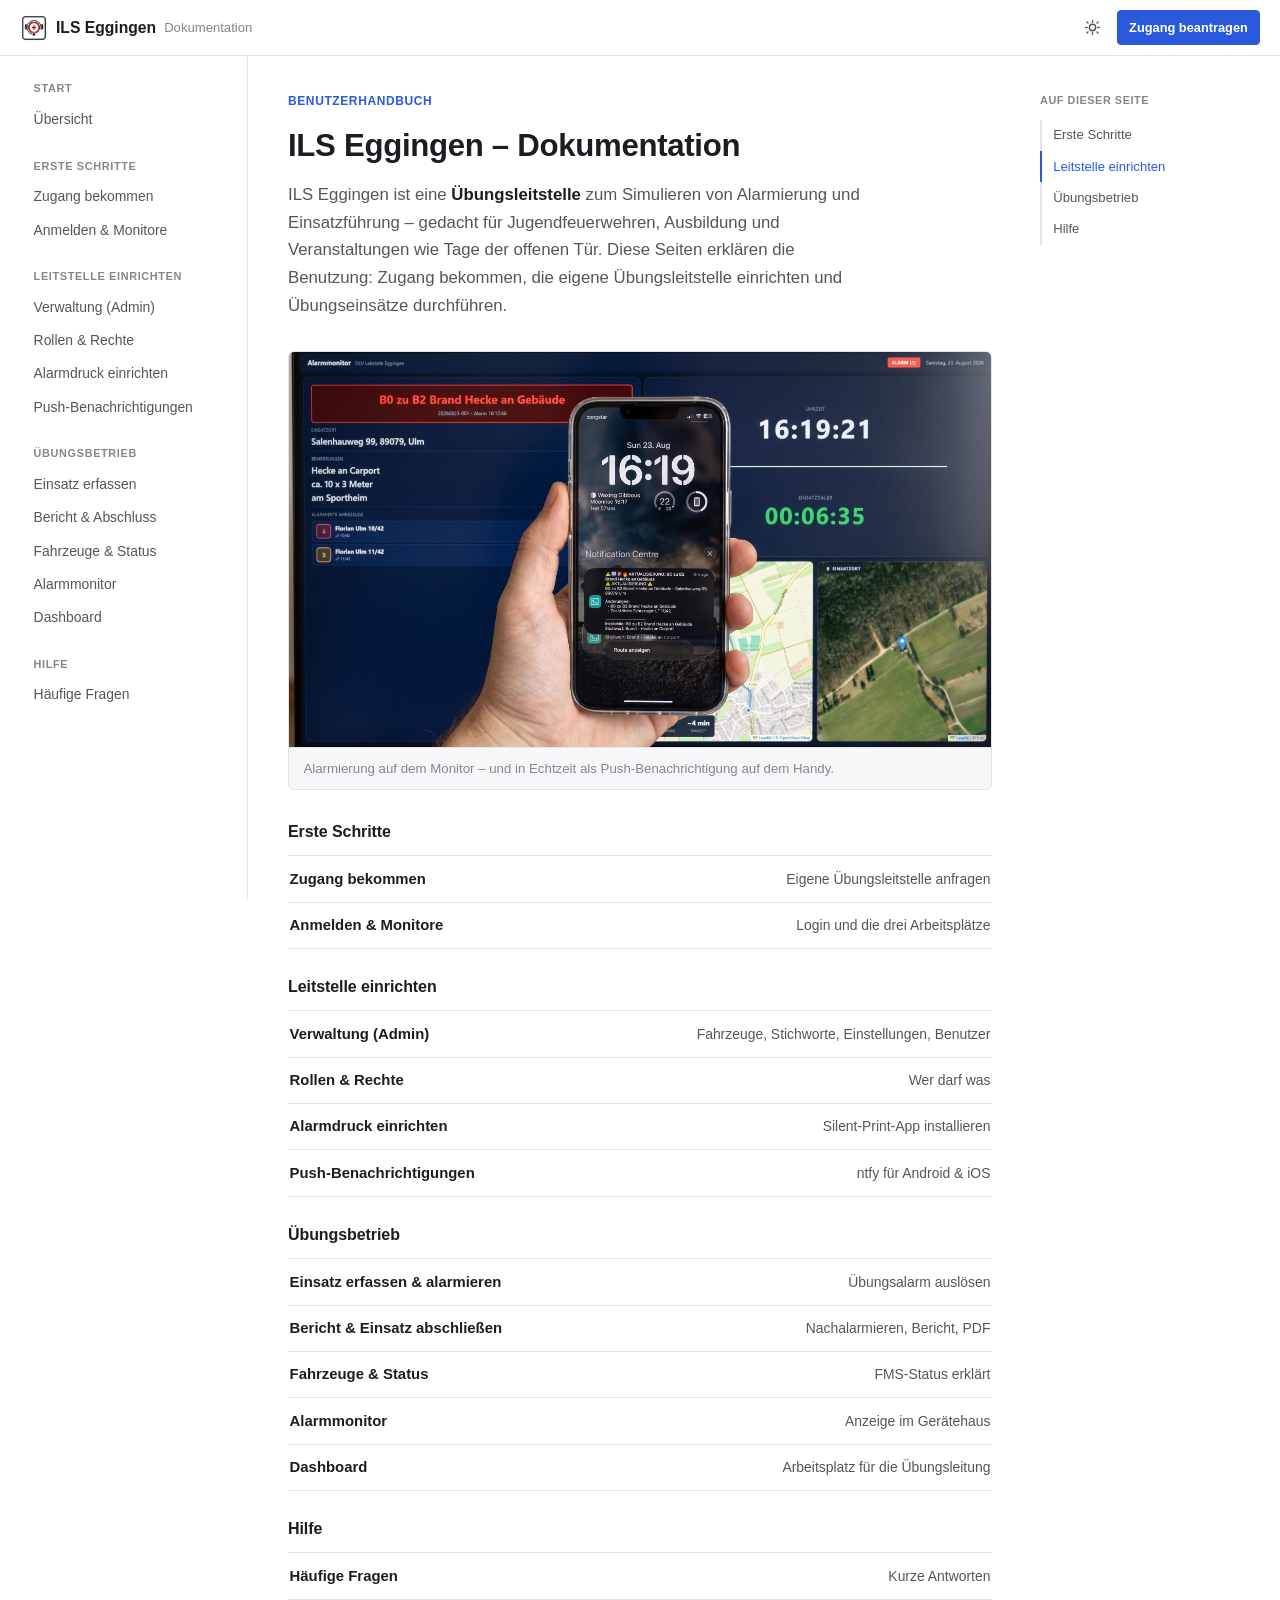
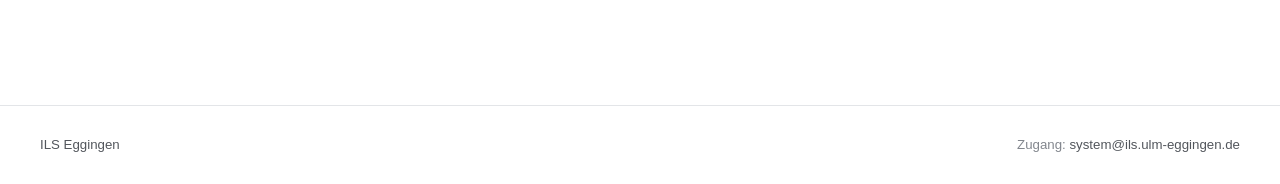
==== commit d9582447: "content: Footer aufräumen, Link zur Hauptseite ergänzen "Unabhängig gehostet"-Hinweis raus, stattdes" ====
--- a/index.html
+++ b/index.html
@@ -130,7 +130,7 @@
 
 <footer class="site-footer">
   <div class="footer-inner">
-    <span>ILS Eggingen Dokumentation · unabhängig gehostet, nicht Teil der Leitstellen-Anwendung.</span>
+    <span><a href="https://ils.ulm-eggingen.de">ILS Eggingen</a></span>
     <span>Zugang: <a href="mailto:system@ils.ulm-eggingen.de">system@ils.ulm-eggingen.de</a></span>
   </div>
 </footer>
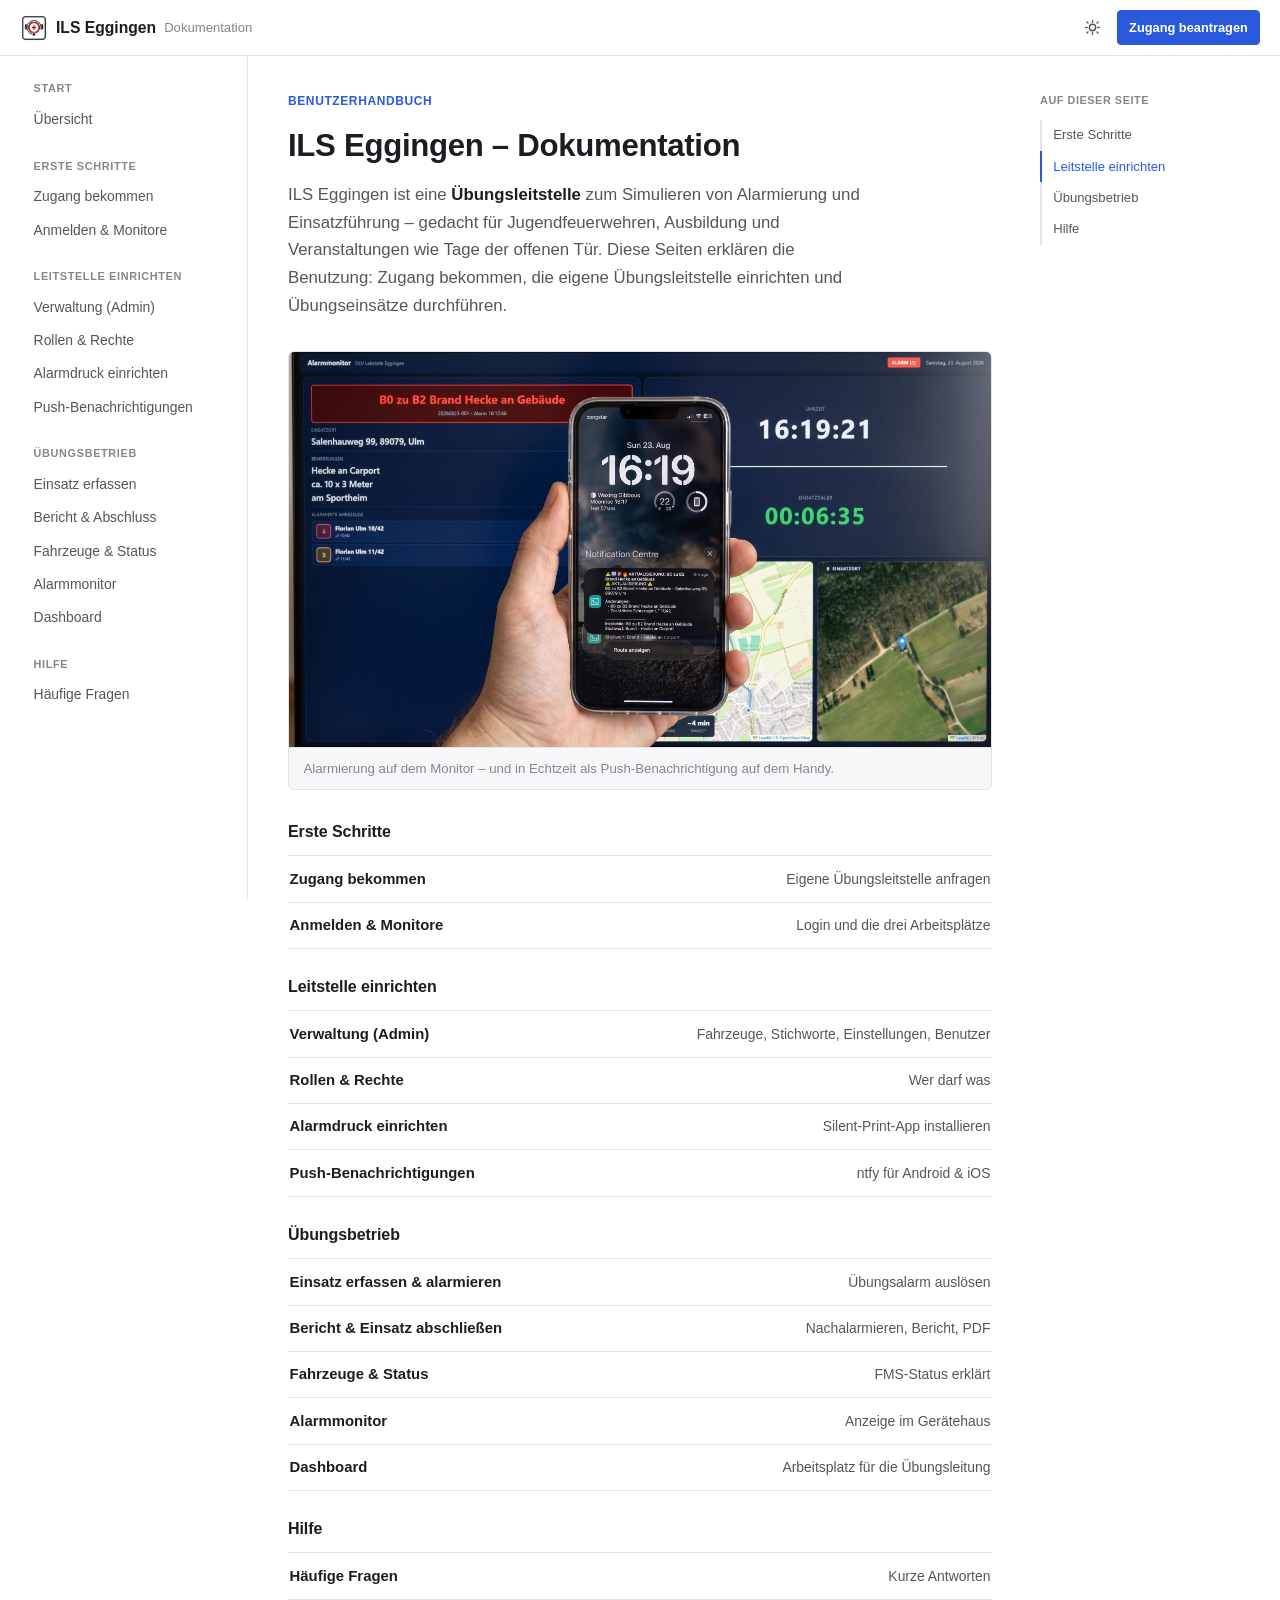
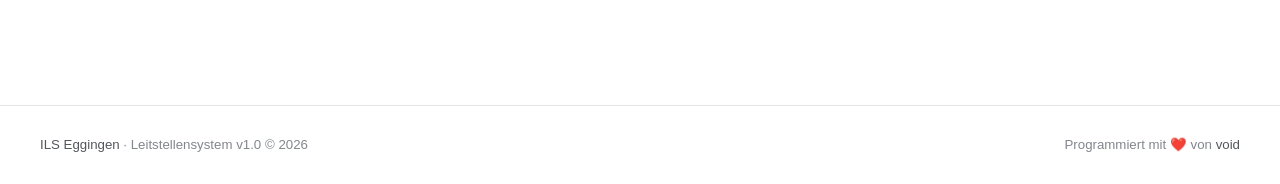
==== commit bcb502c1: "content: Footer auf Version/Copyright und Credit umstellen Zugang-Zeile raus, stattdessen "ILS Eggin" ====
--- a/index.html
+++ b/index.html
@@ -130,8 +130,8 @@
 
 <footer class="site-footer">
   <div class="footer-inner">
-    <span><a href="https://ils.ulm-eggingen.de">ILS Eggingen</a></span>
-    <span>Zugang: <a href="mailto:system@ils.ulm-eggingen.de">system@ils.ulm-eggingen.de</a></span>
+    <span><a href="https://ils.ulm-eggingen.de">ILS Eggingen</a> · Leitstellensystem v1.0 © 2026</span>
+    <span>Programmiert mit ❤️ von <a href="https://github.com/docVoid/" target="_blank" rel="noopener noreferrer">void</a></span>
   </div>
 </footer>
 
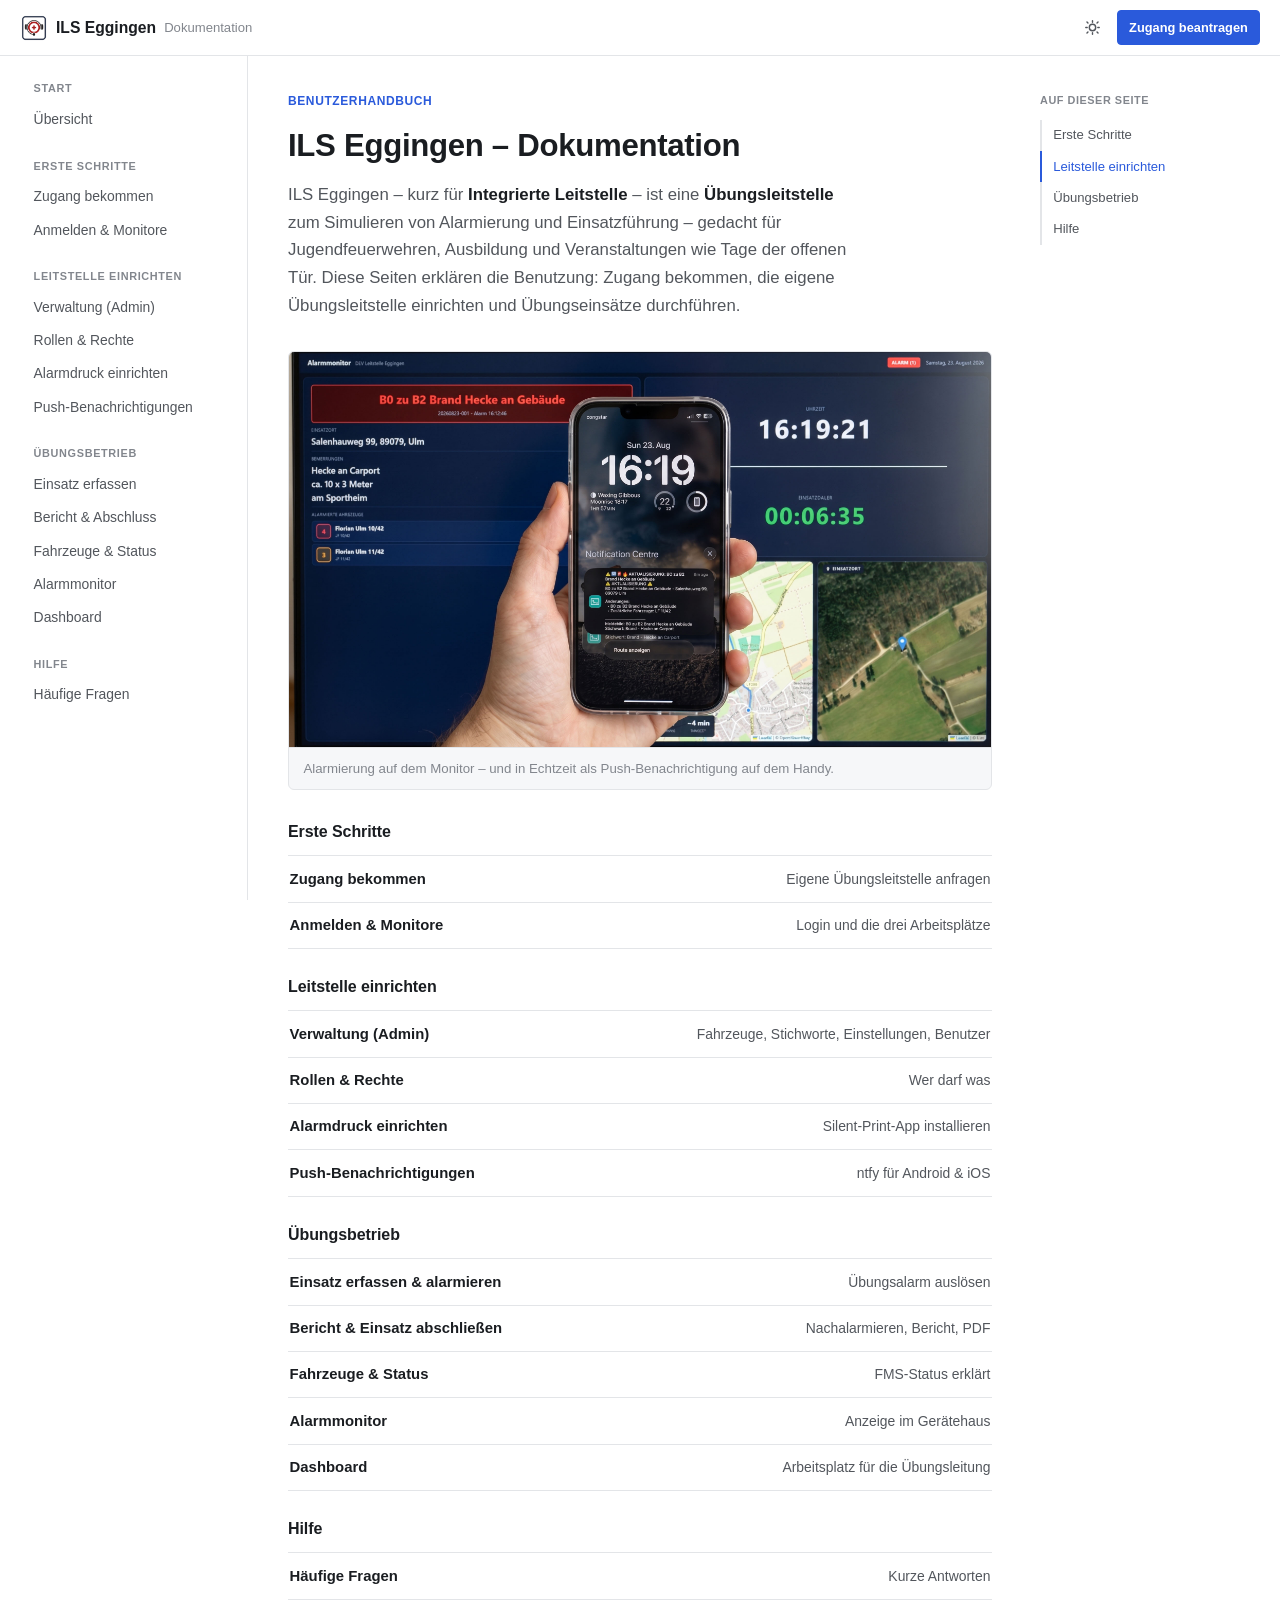
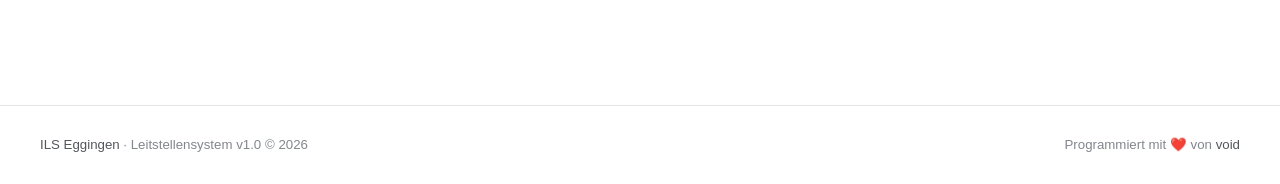
==== commit d496b111: "content: Copyright-Jahr automatisch aktuell halten, ILS-Akronym auflösen Footer-Jahr wird per JS auf" ====
--- a/index.html
+++ b/index.html
@@ -81,7 +81,7 @@
     <div class="content wide">
       <span class="eyebrow">Benutzerhandbuch</span>
       <h1 class="page-title">ILS Eggingen – Dokumentation</h1>
-      <p class="page-lede">ILS Eggingen ist eine <strong>Übungsleitstelle</strong> zum Simulieren von Alarmierung und Einsatzführung – gedacht für Jugendfeuerwehren, Ausbildung und Veranstaltungen wie Tage der offenen Tür. Diese Seiten erklären die Benutzung: Zugang bekommen, die eigene Übungsleitstelle einrichten und Übungseinsätze durchführen.</p>
+      <p class="page-lede">ILS Eggingen – kurz für <strong>Integrierte Leitstelle</strong> – ist eine <strong>Übungsleitstelle</strong> zum Simulieren von Alarmierung und Einsatzführung – gedacht für Jugendfeuerwehren, Ausbildung und Veranstaltungen wie Tage der offenen Tür. Diese Seiten erklären die Benutzung: Zugang bekommen, die eigene Übungsleitstelle einrichten und Übungseinsätze durchführen.</p>
 
       <figure class="shot">
         <img src="assets/img/hero-ntfy.jpg" alt="Alarmmonitor im Hintergrund, im Vordergrund ein Smartphone mit einer ntfy-Push-Benachrichtigung zum selben Einsatz" loading="lazy" />
@@ -130,7 +130,7 @@
 
 <footer class="site-footer">
   <div class="footer-inner">
-    <span><a href="https://ils.ulm-eggingen.de">ILS Eggingen</a> · Leitstellensystem v1.0 © 2026</span>
+    <span><a href="https://ils.ulm-eggingen.de">ILS Eggingen</a> · Leitstellensystem v1.0 © <span id="footer-year">2026</span></span>
     <span>Programmiert mit ❤️ von <a href="https://github.com/docVoid/" target="_blank" rel="noopener noreferrer">void</a></span>
   </div>
 </footer>
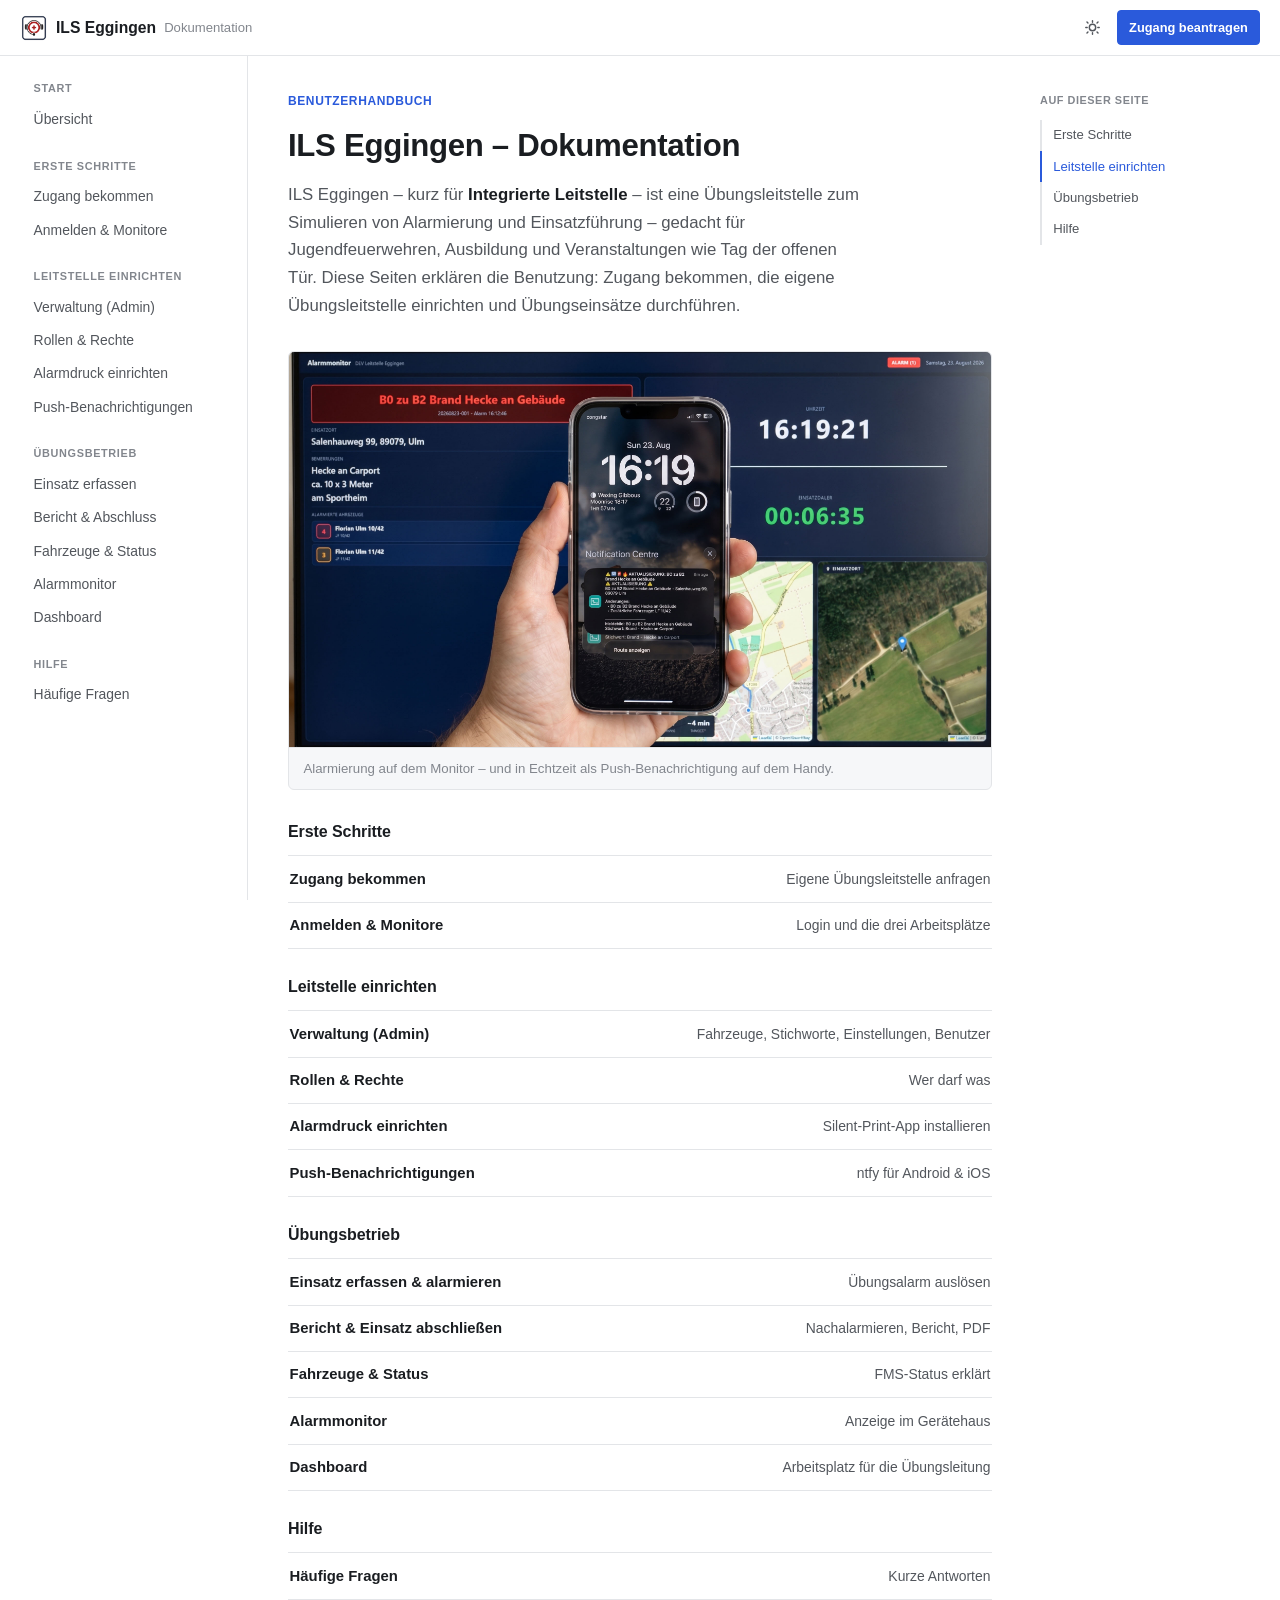
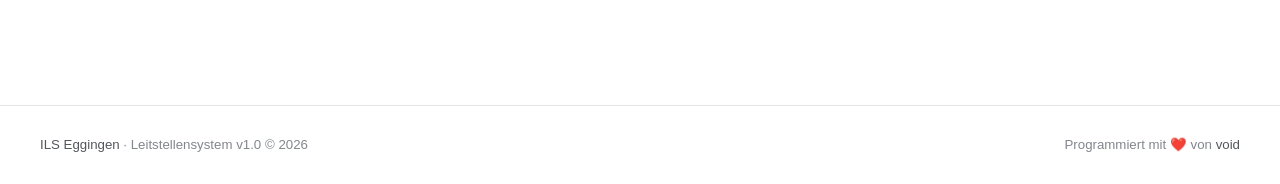
==== commit e8b77570: "styling" ====
--- a/index.html
+++ b/index.html
@@ -1,140 +1,288 @@
 <!doctype html>
 <html lang="de">
-<head>
-<meta charset="utf-8" />
-<meta name="viewport" content="width=device-width, initial-scale=1" />
-<title>ILS Eggingen – Dokumentation</title>
-<meta name="description" content="Anleitung für die Übungsleitstelle ILS Eggingen: Zugang beantragen, Leitstelle einrichten, Übungseinsätze erfassen und mehr." />
-<link rel="canonical" href="https://ils.ulm-eggingen.de/doku/" />
-<meta property="og:type" content="website" />
-<meta property="og:site_name" content="ILS Eggingen Doku" />
-<meta property="og:title" content="ILS Eggingen – Dokumentation" />
-<meta property="og:description" content="Anleitung für die Übungsleitstelle ILS Eggingen: Zugang beantragen, Leitstelle einrichten, Übungseinsätze erfassen und mehr." />
-<meta property="og:url" content="https://ils.ulm-eggingen.de/doku/" />
-<meta property="og:image" content="https://ils.ulm-eggingen.de/doku/assets/img/og-image.jpg" />
-<meta property="og:image:width" content="1200" />
-<meta property="og:image:height" content="630" />
-<meta property="og:locale" content="de_DE" />
-<meta name="twitter:card" content="summary_large_image" />
-<meta name="twitter:title" content="ILS Eggingen – Dokumentation" />
-<meta name="twitter:description" content="Anleitung für die Übungsleitstelle ILS Eggingen: Zugang beantragen, Leitstelle einrichten, Übungseinsätze erfassen und mehr." />
-<meta name="twitter:image" content="https://ils.ulm-eggingen.de/doku/assets/img/og-image.jpg" />
-<link rel="icon" type="image/png" href="assets/img/icon-192.png" />
-<link rel="apple-touch-icon" href="assets/img/icon-192.png" />
-<link rel="stylesheet" href="assets/css/style.css" />
-</head>
-<body>
-<a class="skip-link" href="#main">Zum Inhalt springen</a>
-
-<header class="topbar">
-  <button class="icon-btn menu-toggle" id="menu-toggle" aria-label="Menü öffnen">
-    <svg viewBox="0 0 24 24" fill="none" stroke="currentColor" stroke-width="2" stroke-linecap="round"><path d="M3 6h18M3 12h18M3 18h18"/></svg>
-  </button>
-  <a class="topbar-brand" href=".">
-    <img class="logo-badge" src="assets/img/icon-192.png" alt="" width="28" height="28" />
-    <span>ILS Eggingen</span>
-    <span class="brand-sub">Dokumentation</span>
-  </a>
-  <div class="topbar-spacer"></div>
-  <div class="topbar-actions">
-    <button class="icon-btn" id="theme-toggle" aria-label="Design umschalten">
-      <svg viewBox="0 0 24 24" fill="none" stroke="currentColor" stroke-width="2" stroke-linecap="round" stroke-linejoin="round"><circle cx="12" cy="12" r="4.5"/><path d="M12 2.5v2M12 19.5v2M4.2 4.2l1.4 1.4M18.4 18.4l1.4 1.4M2.5 12h2M19.5 12h2M4.2 19.8l1.4-1.4M18.4 5.6l1.4-1.4"/></svg>
-    </button>
-    <a class="btn btn-primary btn-sm" href="zugang">Zugang beantragen</a>
-  </div>
-</header>
-
-<div class="shell">
-  <div class="sidebar-scrim" id="sidebar-scrim"></div>
-  <nav class="sidebar" aria-label="Dokumentation">
-    <div class="nav-group">
-      <div class="nav-group-title">Start</div>
-      <a class="nav-link" href=".">Übersicht</a>
+  <head>
+    <meta charset="utf-8" />
+    <meta name="viewport" content="width=device-width, initial-scale=1" />
+    <title>ILS Eggingen – Dokumentation</title>
+    <meta
+      name="description"
+      content="Anleitung für die Übungsleitstelle ILS Eggingen: Zugang beantragen, Leitstelle einrichten, Übungseinsätze erfassen und mehr."
+    />
+    <link rel="canonical" href="https://ils.ulm-eggingen.de/doku/" />
+    <meta property="og:type" content="website" />
+    <meta property="og:site_name" content="ILS Eggingen Doku" />
+    <meta property="og:title" content="ILS Eggingen – Dokumentation" />
+    <meta
+      property="og:description"
+      content="Anleitung für die Übungsleitstelle ILS Eggingen: Zugang beantragen, Leitstelle einrichten, Übungseinsätze erfassen und mehr."
+    />
+    <meta property="og:url" content="https://ils.ulm-eggingen.de/doku/" />
+    <meta
+      property="og:image"
+      content="https://ils.ulm-eggingen.de/doku/assets/img/og-image.jpg"
+    />
+    <meta property="og:image:width" content="1200" />
+    <meta property="og:image:height" content="630" />
+    <meta property="og:locale" content="de_DE" />
+    <meta name="twitter:card" content="summary_large_image" />
+    <meta name="twitter:title" content="ILS Eggingen – Dokumentation" />
+    <meta
+      name="twitter:description"
+      content="Anleitung für die Übungsleitstelle ILS Eggingen: Zugang beantragen, Leitstelle einrichten, Übungseinsätze erfassen und mehr."
+    />
+    <meta
+      name="twitter:image"
+      content="https://ils.ulm-eggingen.de/doku/assets/img/og-image.jpg"
+    />
+    <link rel="icon" type="image/png" href="assets/img/icon-192.png" />
+    <link rel="apple-touch-icon" href="assets/img/icon-192.png" />
+    <link rel="stylesheet" href="assets/css/style.css" />
+  </head>
+  <body>
+    <a class="skip-link" href="#main">Zum Inhalt springen</a>
+
+    <header class="topbar">
+      <button
+        class="icon-btn menu-toggle"
+        id="menu-toggle"
+        aria-label="Menü öffnen"
+      >
+        <svg
+          viewBox="0 0 24 24"
+          fill="none"
+          stroke="currentColor"
+          stroke-width="2"
+          stroke-linecap="round"
+        >
+          <path d="M3 6h18M3 12h18M3 18h18" />
+        </svg>
+      </button>
+      <a class="topbar-brand" href=".">
+        <img
+          class="logo-badge"
+          src="assets/img/icon-192.png"
+          alt=""
+          width="28"
+          height="28"
+        />
+        <span>ILS Eggingen</span>
+        <span class="brand-sub">Dokumentation</span>
+      </a>
+      <div class="topbar-spacer"></div>
+      <div class="topbar-actions">
+        <button
+          class="icon-btn"
+          id="theme-toggle"
+          aria-label="Design umschalten"
+        >
+          <svg
+            viewBox="0 0 24 24"
+            fill="none"
+            stroke="currentColor"
+            stroke-width="2"
+            stroke-linecap="round"
+            stroke-linejoin="round"
+          >
+            <circle cx="12" cy="12" r="4.5" />
+            <path
+              d="M12 2.5v2M12 19.5v2M4.2 4.2l1.4 1.4M18.4 18.4l1.4 1.4M2.5 12h2M19.5 12h2M4.2 19.8l1.4-1.4M18.4 5.6l1.4-1.4"
+            />
+          </svg>
+        </button>
+        <a class="btn btn-primary btn-sm" href="zugang">Zugang beantragen</a>
+      </div>
+    </header>
+
+    <div class="shell">
+      <div class="sidebar-scrim" id="sidebar-scrim"></div>
+      <nav class="sidebar" aria-label="Dokumentation">
+        <div class="nav-group">
+          <div class="nav-group-title">Start</div>
+          <a class="nav-link" href=".">Übersicht</a>
+        </div>
+        <div class="nav-group">
+          <div class="nav-group-title">Erste Schritte</div>
+          <a class="nav-link" href="zugang">Zugang bekommen</a>
+          <a class="nav-link" href="erste-schritte">Anmelden &amp; Monitore</a>
+        </div>
+        <div class="nav-group">
+          <div class="nav-group-title">Leitstelle einrichten</div>
+          <a class="nav-link" href="verwaltung">Verwaltung (Admin)</a>
+          <a class="nav-link" href="rollen">Rollen &amp; Rechte</a>
+          <a class="nav-link" href="silent-print-einrichten"
+            >Alarmdruck einrichten</a
+          >
+          <a class="nav-link" href="ntfy-einrichten">Push-Benachrichtigungen</a>
+        </div>
+        <div class="nav-group">
+          <div class="nav-group-title">Übungsbetrieb</div>
+          <a class="nav-link" href="einsatz-erfassen">Einsatz erfassen</a>
+          <a class="nav-link" href="einsatz-bearbeiten"
+            >Bericht &amp; Abschluss</a
+          >
+          <a class="nav-link" href="fahrzeuge">Fahrzeuge &amp; Status</a>
+          <a class="nav-link" href="alarmmonitor">Alarmmonitor</a>
+          <a class="nav-link" href="dashboard">Dashboard</a>
+        </div>
+        <div class="nav-group">
+          <div class="nav-group-title">Hilfe</div>
+          <a class="nav-link" href="faq">Häufige Fragen</a>
+        </div>
+      </nav>
+
+      <main class="main" id="main">
+        <div class="content wide">
+          <span class="eyebrow">Benutzerhandbuch</span>
+          <h1 class="page-title">ILS Eggingen – Dokumentation</h1>
+          <p class="page-lede">
+            ILS Eggingen – kurz für <strong>Integrierte Leitstelle</strong> –
+            ist eine Übungsleitstelle zum Simulieren von Alarmierung und
+            Einsatzführung – gedacht für Jugendfeuerwehren, Ausbildung und
+            Veranstaltungen wie Tag der offenen Tür. Diese Seiten erklären die
+            Benutzung: Zugang bekommen, die eigene Übungsleitstelle einrichten
+            und Übungseinsätze durchführen.
+          </p>
+
+          <figure class="shot">
+            <img
+              src="assets/img/hero-ntfy.jpg"
+              alt="Alarmmonitor im Hintergrund, im Vordergrund ein Smartphone mit einer ntfy-Push-Benachrichtigung zum selben Einsatz"
+              loading="lazy"
+            />
+            <figcaption>
+              Alarmierung auf dem Monitor – und in Echtzeit als
+              Push-Benachrichtigung auf dem Handy.
+            </figcaption>
+          </figure>
+
+          <div class="toc-group">
+            <h2 id="erste-schritte">Erste Schritte</h2>
+            <ul class="toc-list">
+              <li>
+                <a href="zugang"
+                  ><span>Zugang bekommen</span
+                  ><span class="toc-desc"
+                    >Eigene Übungsleitstelle anfragen</span
+                  ></a
+                >
+              </li>
+              <li>
+                <a href="erste-schritte"
+                  ><span>Anmelden &amp; Monitore</span
+                  ><span class="toc-desc"
+                    >Login und die drei Arbeitsplätze</span
+                  ></a
+                >
+              </li>
+            </ul>
+          </div>
+
+          <div class="toc-group">
+            <h2 id="leitstelle-einrichten">Leitstelle einrichten</h2>
+            <ul class="toc-list">
+              <li>
+                <a href="verwaltung"
+                  ><span>Verwaltung (Admin)</span
+                  ><span class="toc-desc"
+                    >Fahrzeuge, Stichworte, Einstellungen, Benutzer</span
+                  ></a
+                >
+              </li>
+              <li>
+                <a href="rollen"
+                  ><span>Rollen &amp; Rechte</span
+                  ><span class="toc-desc">Wer darf was</span></a
+                >
+              </li>
+              <li>
+                <a href="silent-print-einrichten"
+                  ><span>Alarmdruck einrichten</span
+                  ><span class="toc-desc"
+                    >Silent-Print-App installieren</span
+                  ></a
+                >
+              </li>
+              <li>
+                <a href="ntfy-einrichten"
+                  ><span>Push-Benachrichtigungen</span
+                  ><span class="toc-desc">ntfy für Android &amp; iOS</span></a
+                >
+              </li>
+            </ul>
+          </div>
+
+          <div class="toc-group">
+            <h2 id="uebungsbetrieb">Übungsbetrieb</h2>
+            <ul class="toc-list">
+              <li>
+                <a href="einsatz-erfassen"
+                  ><span>Einsatz erfassen &amp; alarmieren</span
+                  ><span class="toc-desc">Übungsalarm auslösen</span></a
+                >
+              </li>
+              <li>
+                <a href="einsatz-bearbeiten"
+                  ><span>Bericht &amp; Einsatz abschließen</span
+                  ><span class="toc-desc">Nachalarmieren, Bericht, PDF</span></a
+                >
+              </li>
+              <li>
+                <a href="fahrzeuge"
+                  ><span>Fahrzeuge &amp; Status</span
+                  ><span class="toc-desc">FMS-Status erklärt</span></a
+                >
+              </li>
+              <li>
+                <a href="alarmmonitor"
+                  ><span>Alarmmonitor</span
+                  ><span class="toc-desc">Anzeige im Gerätehaus</span></a
+                >
+              </li>
+              <li>
+                <a href="dashboard"
+                  ><span>Dashboard</span
+                  ><span class="toc-desc"
+                    >Arbeitsplatz für die Übungsleitung</span
+                  ></a
+                >
+              </li>
+            </ul>
+          </div>
+
+          <div class="toc-group">
+            <h2 id="hilfe">Hilfe</h2>
+            <ul class="toc-list">
+              <li>
+                <a href="faq"
+                  ><span>Häufige Fragen</span
+                  ><span class="toc-desc">Kurze Antworten</span></a
+                >
+              </li>
+            </ul>
+          </div>
+        </div>
+        <aside class="page-toc" id="page-toc"></aside>
+      </main>
     </div>
-    <div class="nav-group">
-      <div class="nav-group-title">Erste Schritte</div>
-      <a class="nav-link" href="zugang">Zugang bekommen</a>
-      <a class="nav-link" href="erste-schritte">Anmelden &amp; Monitore</a>
-    </div>
-    <div class="nav-group">
-      <div class="nav-group-title">Leitstelle einrichten</div>
-      <a class="nav-link" href="verwaltung">Verwaltung (Admin)</a>
-      <a class="nav-link" href="rollen">Rollen &amp; Rechte</a>
-      <a class="nav-link" href="silent-print-einrichten">Alarmdruck einrichten</a>
-      <a class="nav-link" href="ntfy-einrichten">Push-Benachrichtigungen</a>
-    </div>
-    <div class="nav-group">
-      <div class="nav-group-title">Übungsbetrieb</div>
-      <a class="nav-link" href="einsatz-erfassen">Einsatz erfassen</a>
-      <a class="nav-link" href="einsatz-bearbeiten">Bericht &amp; Abschluss</a>
-      <a class="nav-link" href="fahrzeuge">Fahrzeuge &amp; Status</a>
-      <a class="nav-link" href="alarmmonitor">Alarmmonitor</a>
-      <a class="nav-link" href="dashboard">Dashboard</a>
-    </div>
-    <div class="nav-group">
-      <div class="nav-group-title">Hilfe</div>
-      <a class="nav-link" href="faq">Häufige Fragen</a>
-    </div>
-  </nav>
-
-  <main class="main" id="main">
-    <div class="content wide">
-      <span class="eyebrow">Benutzerhandbuch</span>
-      <h1 class="page-title">ILS Eggingen – Dokumentation</h1>
-      <p class="page-lede">ILS Eggingen – kurz für <strong>Integrierte Leitstelle</strong> – ist eine <strong>Übungsleitstelle</strong> zum Simulieren von Alarmierung und Einsatzführung – gedacht für Jugendfeuerwehren, Ausbildung und Veranstaltungen wie Tage der offenen Tür. Diese Seiten erklären die Benutzung: Zugang bekommen, die eigene Übungsleitstelle einrichten und Übungseinsätze durchführen.</p>
-
-      <figure class="shot">
-        <img src="assets/img/hero-ntfy.jpg" alt="Alarmmonitor im Hintergrund, im Vordergrund ein Smartphone mit einer ntfy-Push-Benachrichtigung zum selben Einsatz" loading="lazy" />
-        <figcaption>Alarmierung auf dem Monitor – und in Echtzeit als Push-Benachrichtigung auf dem Handy.</figcaption>
-      </figure>
-
-      <div class="toc-group">
-        <h2 id="erste-schritte">Erste Schritte</h2>
-        <ul class="toc-list">
-          <li><a href="zugang"><span>Zugang bekommen</span><span class="toc-desc">Eigene Übungsleitstelle anfragen</span></a></li>
-          <li><a href="erste-schritte"><span>Anmelden &amp; Monitore</span><span class="toc-desc">Login und die drei Arbeitsplätze</span></a></li>
-        </ul>
+
+    <footer class="site-footer">
+      <div class="footer-inner">
+        <span
+          ><a href="https://ils.ulm-eggingen.de">ILS Eggingen</a> ·
+          Leitstellensystem v1.0 © <span id="footer-year">2026</span></span
+        >
+        <span
+          >Programmiert mit ❤️ von
+          <a
+            href="https://github.com/docVoid/"
+            target="_blank"
+            rel="noopener noreferrer"
+            >void</a
+          ></span
+        >
       </div>
-
-      <div class="toc-group">
-        <h2 id="leitstelle-einrichten">Leitstelle einrichten</h2>
-        <ul class="toc-list">
-          <li><a href="verwaltung"><span>Verwaltung (Admin)</span><span class="toc-desc">Fahrzeuge, Stichworte, Einstellungen, Benutzer</span></a></li>
-          <li><a href="rollen"><span>Rollen &amp; Rechte</span><span class="toc-desc">Wer darf was</span></a></li>
-          <li><a href="silent-print-einrichten"><span>Alarmdruck einrichten</span><span class="toc-desc">Silent-Print-App installieren</span></a></li>
-          <li><a href="ntfy-einrichten"><span>Push-Benachrichtigungen</span><span class="toc-desc">ntfy für Android &amp; iOS</span></a></li>
-        </ul>
-      </div>
-
-      <div class="toc-group">
-        <h2 id="uebungsbetrieb">Übungsbetrieb</h2>
-        <ul class="toc-list">
-          <li><a href="einsatz-erfassen"><span>Einsatz erfassen &amp; alarmieren</span><span class="toc-desc">Übungsalarm auslösen</span></a></li>
-          <li><a href="einsatz-bearbeiten"><span>Bericht &amp; Einsatz abschließen</span><span class="toc-desc">Nachalarmieren, Bericht, PDF</span></a></li>
-          <li><a href="fahrzeuge"><span>Fahrzeuge &amp; Status</span><span class="toc-desc">FMS-Status erklärt</span></a></li>
-          <li><a href="alarmmonitor"><span>Alarmmonitor</span><span class="toc-desc">Anzeige im Gerätehaus</span></a></li>
-          <li><a href="dashboard"><span>Dashboard</span><span class="toc-desc">Arbeitsplatz für die Übungsleitung</span></a></li>
-        </ul>
-      </div>
-
-      <div class="toc-group">
-        <h2 id="hilfe">Hilfe</h2>
-        <ul class="toc-list">
-          <li><a href="faq"><span>Häufige Fragen</span><span class="toc-desc">Kurze Antworten</span></a></li>
-        </ul>
-      </div>
-    </div>
-    <aside class="page-toc" id="page-toc"></aside>
-  </main>
-</div>
-
-<footer class="site-footer">
-  <div class="footer-inner">
-    <span><a href="https://ils.ulm-eggingen.de">ILS Eggingen</a> · Leitstellensystem v1.0 © <span id="footer-year">2026</span></span>
-    <span>Programmiert mit ❤️ von <a href="https://github.com/docVoid/" target="_blank" rel="noopener noreferrer">void</a></span>
-  </div>
-</footer>
-
-<script src="assets/js/site.js"></script>
-</body>
+    </footer>
+
+    <script src="assets/js/site.js"></script>
+  </body>
 </html>
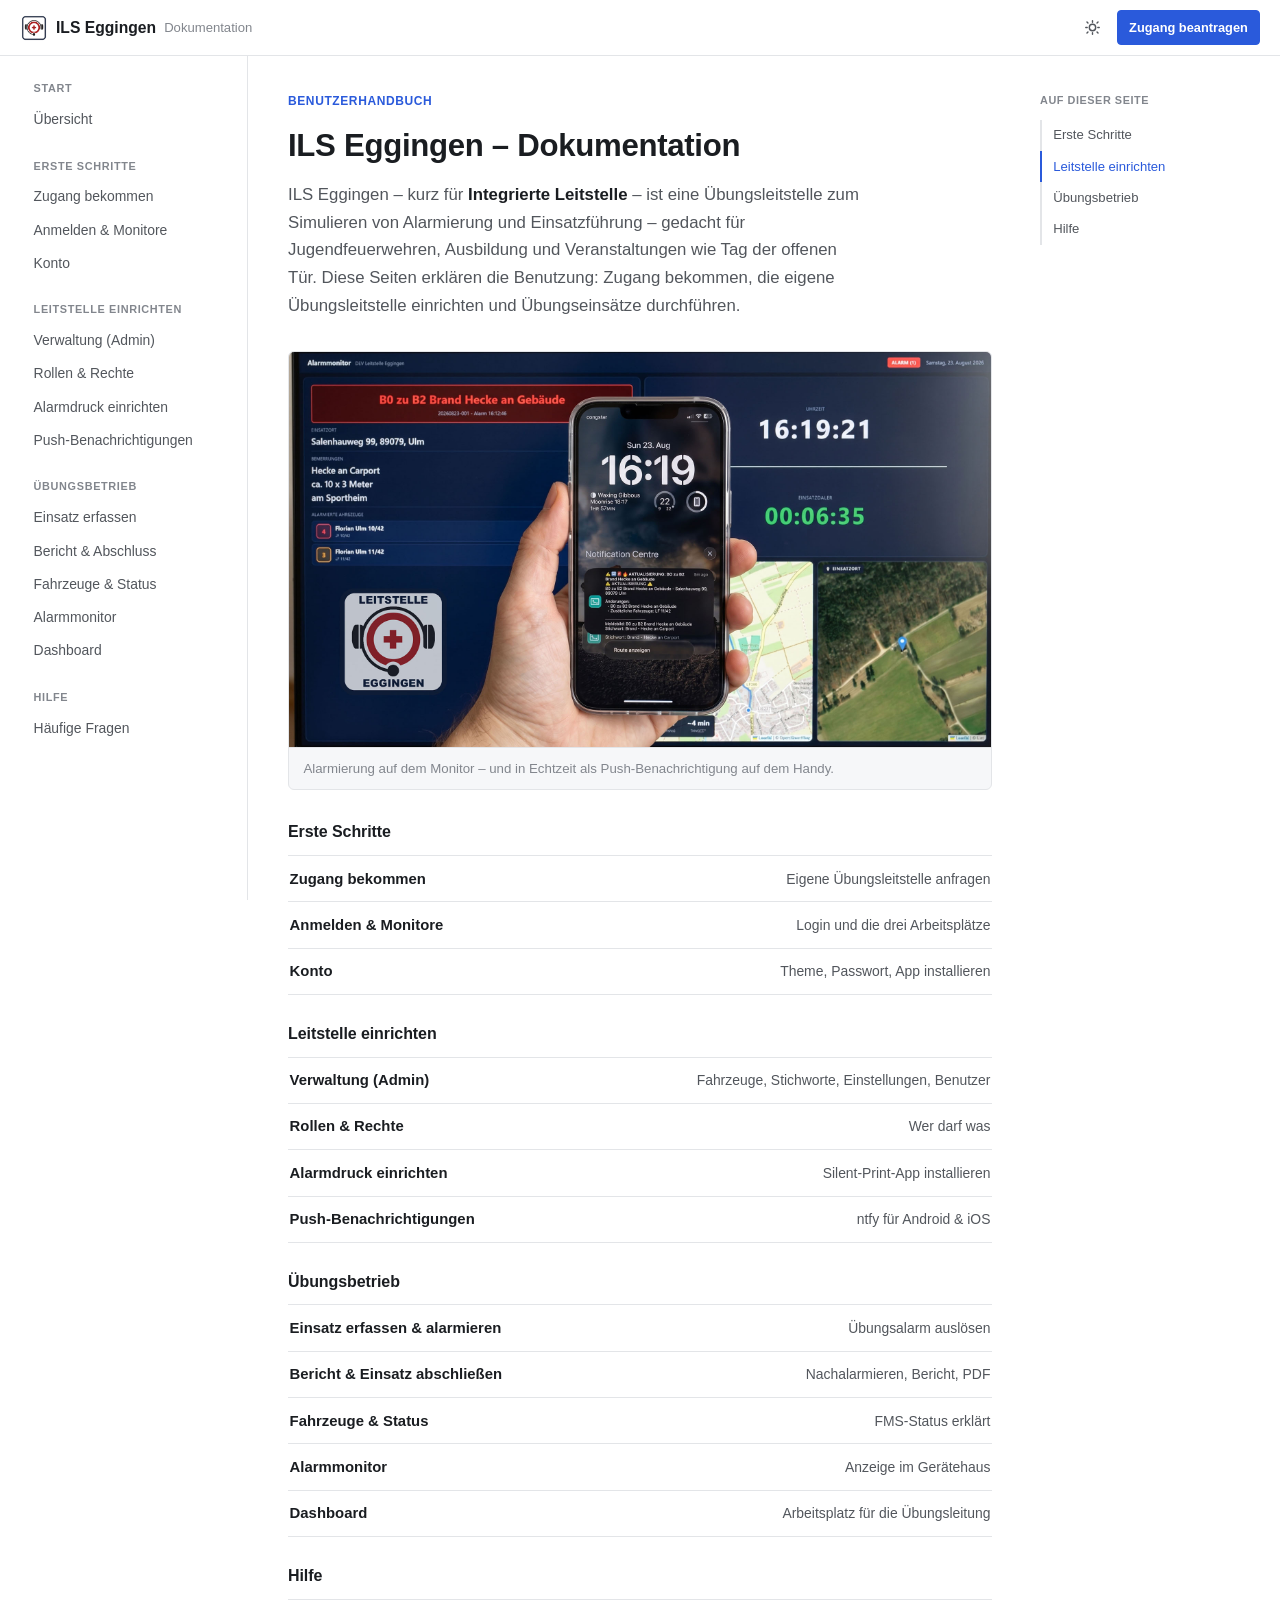
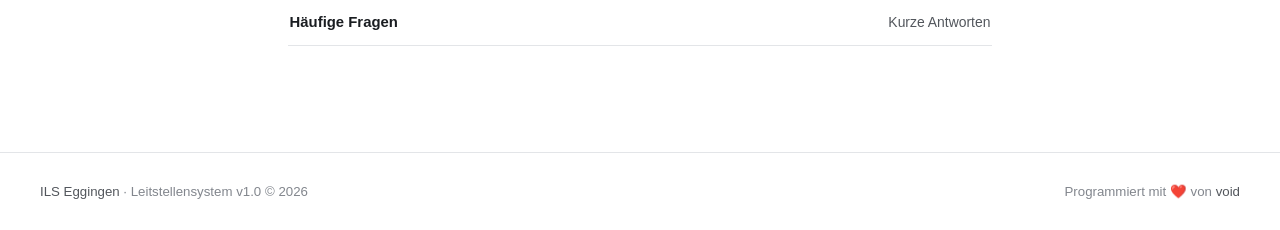
==== commit 57b8eaf8: "docs: Konto-Bereich, Passwort-Selbstverwaltung und aktualisierte Rollen dokumentieren - Neue Seite K" ====
--- a/index.html
+++ b/index.html
@@ -104,6 +104,7 @@
           <div class="nav-group-title">Erste Schritte</div>
           <a class="nav-link" href="zugang">Zugang bekommen</a>
           <a class="nav-link" href="erste-schritte">Anmelden &amp; Monitore</a>
+          <a class="nav-link" href="konto">Konto</a>
         </div>
         <div class="nav-group">
           <div class="nav-group-title">Leitstelle einrichten</div>
@@ -174,6 +175,14 @@
                   ></a
                 >
               </li>
+              <li>
+                <a href="konto"
+                  ><span>Konto</span
+                  ><span class="toc-desc"
+                    >Theme, Passwort, App installieren</span
+                  ></a
+                >
+              </li>
             </ul>
           </div>
 
--- a/assets/css/style.css
+++ b/assets/css/style.css
@@ -94,6 +94,29 @@
 a { color: var(--primary); text-decoration: none; }
 a:hover { text-decoration: underline; }
 code { font-family: var(--font-mono); background: var(--code-bg); padding: 0.15em 0.4em; border-radius: 4px; font-size: 0.88em; color: var(--text); }
+
+/* ---------- File preview (z.B. Beispiel-CSV) ---------- */
+.file-preview {
+  margin: 1.4rem 0 1.8rem;
+  border: 1px solid var(--border);
+  border-radius: var(--radius);
+  overflow: hidden;
+}
+.file-preview-head {
+  display: flex;
+  align-items: center;
+  justify-content: space-between;
+  gap: 0.75rem;
+  padding: 0.6rem 0.9rem;
+  background: var(--bg-sunken);
+  border-bottom: 1px solid var(--border);
+}
+.file-preview-name { font-family: var(--font-mono); font-size: 0.83rem; color: var(--text-muted); }
+.file-preview-body { padding: 1.1rem 1.3rem; }
+.file-preview-group { font-family: var(--font-mono); font-size: 0.87rem; margin-bottom: 1rem; }
+.file-preview-group:last-child { margin-bottom: 0; }
+.file-preview-category { color: var(--primary); font-weight: 700; }
+.file-preview-item { padding-left: 1.2rem; line-height: 1.7; color: var(--text); }
 
 /* ---------- Skip link ---------- */
 .skip-link {
